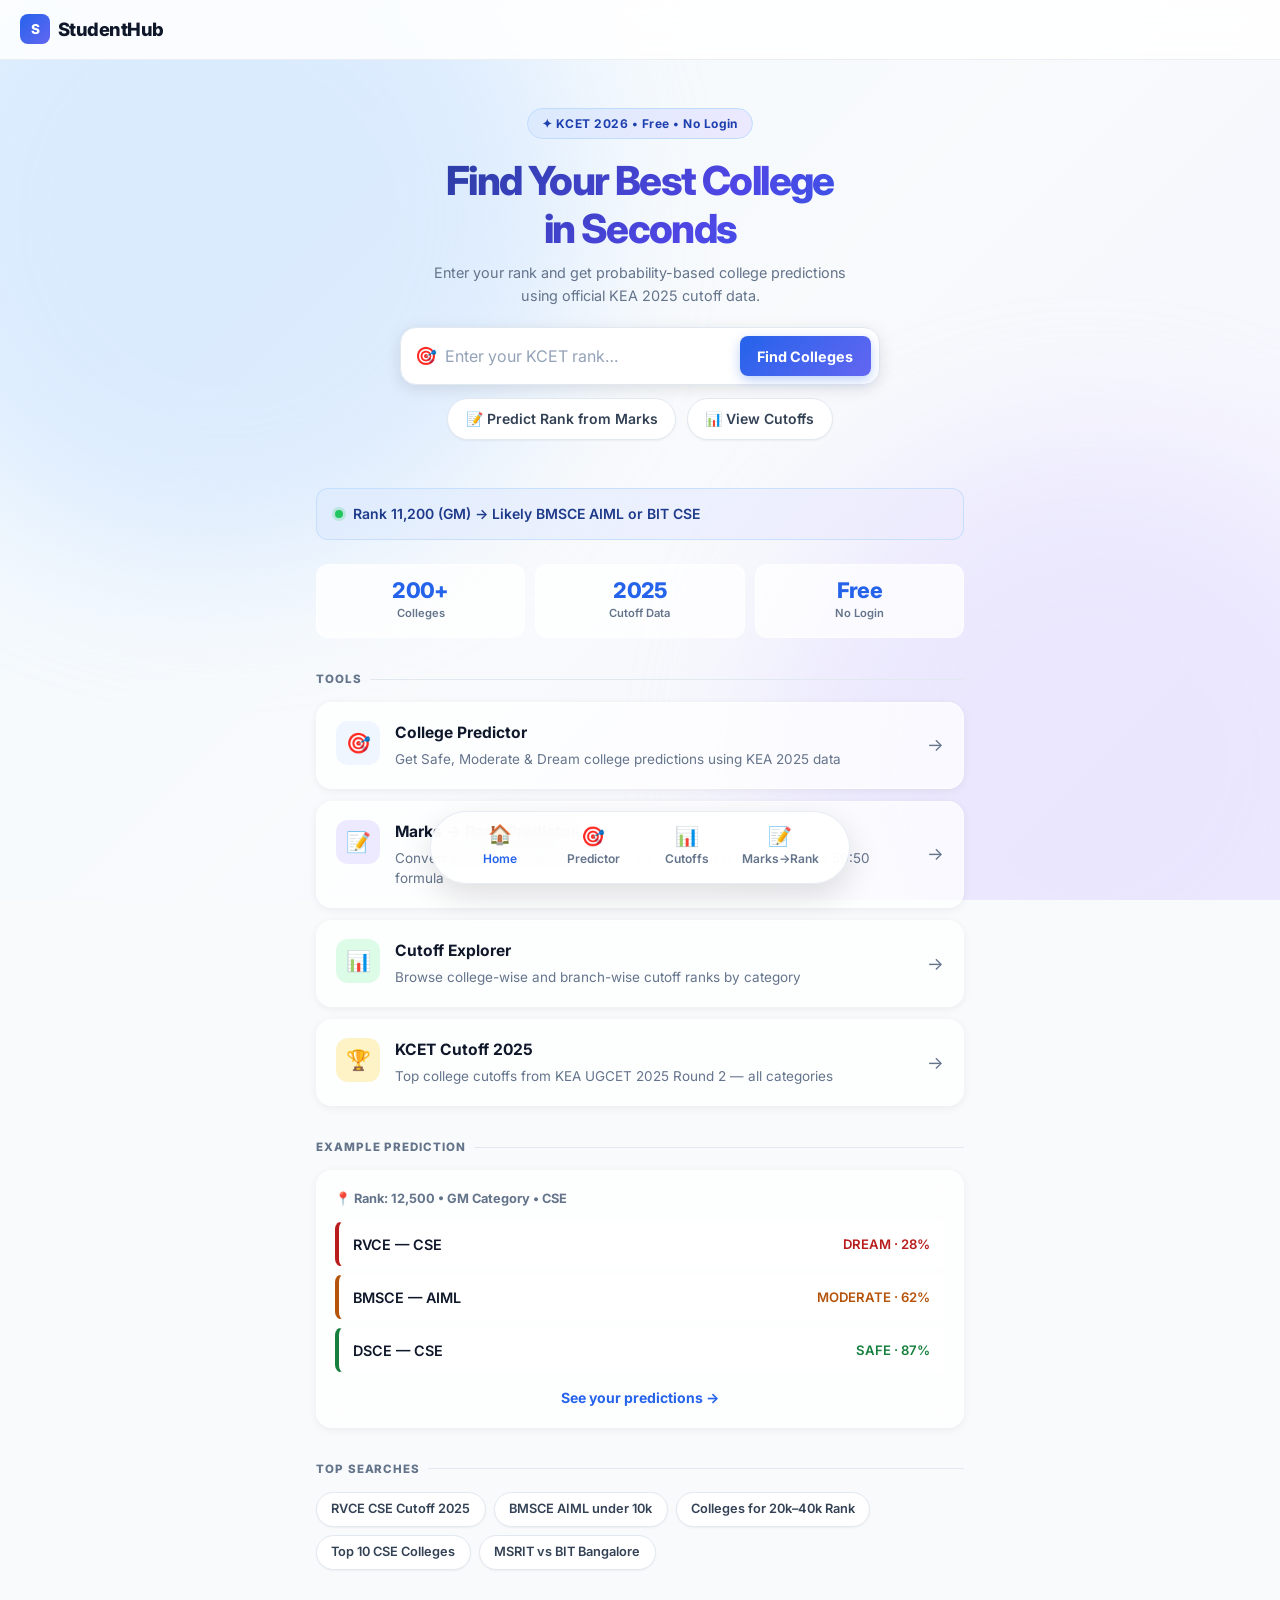
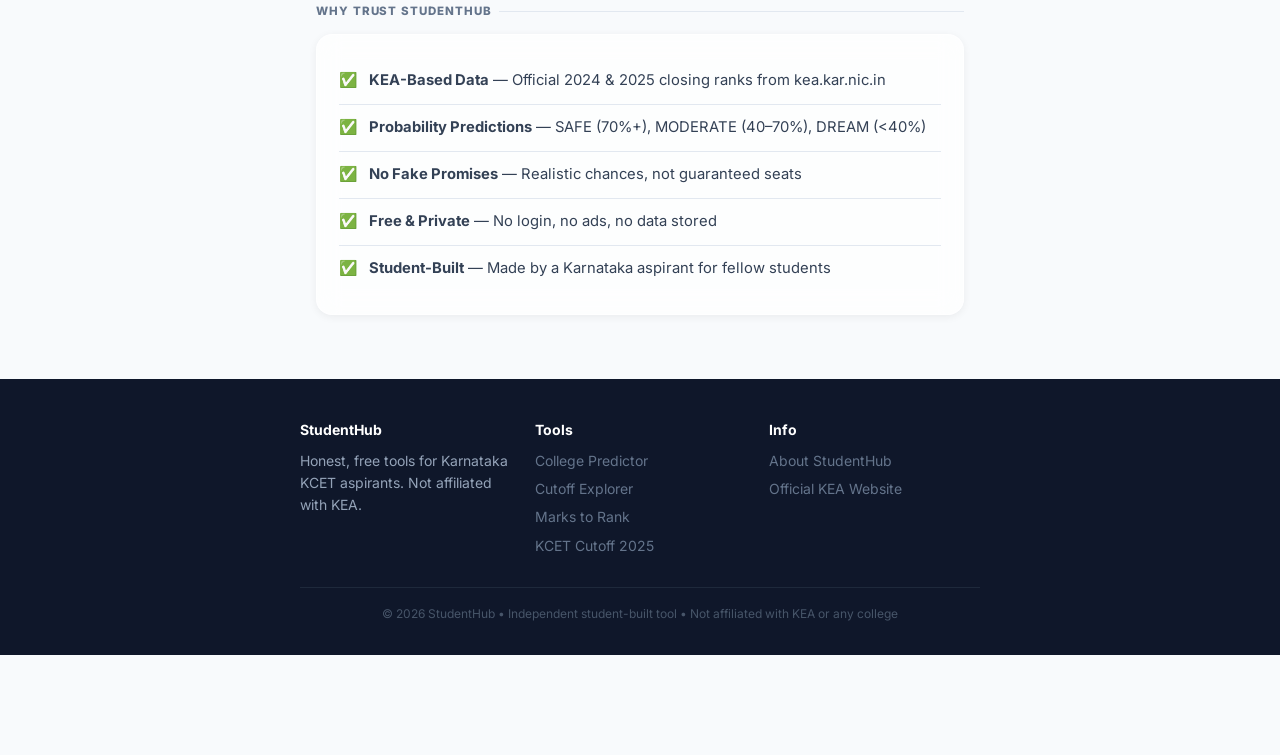
==== index.html @ aaf4b6d4 "feat: full mobile-first redesign — slider inputs, hero fix, filter overflow, no horizontal scroll" ====
<!DOCTYPE html>
<html lang="en">
<head>
  <meta charset="UTF-8">
  <meta name="viewport" content="width=device-width, initial-scale=1.0">
  <title>KCET College Predictor 2026 | StudentHub — Free Karnataka Engineering Tool</title>
  <meta name="description" content="Free KCET 2026 college predictor & rank estimator using official KEA 2025 data. Get Safe, Moderate and Dream college predictions for CSE, AIML, ECE. No login. Instant results.">
  <link rel="canonical" href="https://student-toolkit-2026.vercel.app/">
  <meta property="og:title" content="KCET College Predictor 2026 | StudentHub">
  <meta property="og:description" content="Free KCET 2026 college predictor using KEA 2025 cutoff data. Instant results for CSE, AIML, ECE across Karnataka colleges.">
  <meta property="og:url" content="https://student-toolkit-2026.vercel.app/">
  <meta property="og:type" content="website">
  <script type="application/ld+json">{"@context":"https://schema.org","@type":"WebSite","name":"StudentHub","url":"https://student-toolkit-2026.vercel.app","description":"Free KCET college predictor and rank tool for Karnataka engineering students"}</script>
  <link href="https://fonts.googleapis.com/css2?family=Inter:wght@400;500;600;700;800&display=swap" rel="stylesheet">
  <link rel="stylesheet" href="style.css">
  <style>
    .hero {
      text-align: center;
      padding: 1.5rem 0 1rem;
    }

    .hero-eyebrow {
      display: inline-flex;
      align-items: center;
      gap: 6px;
      background: linear-gradient(135deg,#dbeafe,#ede9fe);
      border: 1px solid #bfdbfe;
      color: #1e40af;
      font-size: .75rem;
      font-weight: 700;
      padding: 5px 14px;
      border-radius: var(--r-full);
      margin-bottom: 1.1rem;
      letter-spacing: .04em;
    }

    .hero h1 {
      font-size: clamp(1.45rem, 5vw, 2.5rem);
      background: linear-gradient(135deg, #1e3a8a 0%, #4f46e5 60%, #2563eb 100%);
      -webkit-background-clip: text;
      -webkit-text-fill-color: transparent;
      background-clip: text;
      margin-bottom: .55rem;
      word-break: break-word;
    }

    .hero-sub {
      font-size: .9rem;
      color: var(--text-3);
      max-width: 420px;
      margin: 0 auto 1.25rem;
      line-height: 1.6;
    }

    /* ── Hero Search ── */
    .hero-search {
      background: white;
      border: 1.5px solid var(--border);
      border-radius: var(--r-lg);
      padding: .5rem .5rem .5rem .9rem;
      display: flex;
      align-items: center;
      gap: .5rem;
      max-width: 480px;
      margin: 0 auto .85rem;
      box-shadow: var(--shadow-md);
      width: 100%;
    }

    .hero-search input {
      flex: 1;
      border: none;
      outline: none;
      font-size: 1rem;
      font-family: inherit;
      color: var(--text-1);
      background: transparent;
      min-width: 0;
      padding: .4rem 0;
    }

    .hero-search input::placeholder { color: #94a3b8; }

    .hero-search-btn {
      background: linear-gradient(135deg, var(--blue-600), var(--indigo-500));
      color: white;
      border: none;
      border-radius: var(--r-sm);
      padding: .7rem 1.1rem;
      font-weight: 700;
      font-size: .9rem;
      font-family: inherit;
      cursor: pointer;
      white-space: nowrap;
      box-shadow: 0 4px 12px rgba(37,99,235,.3);
      transition: transform .18s, box-shadow .18s;
      flex-shrink: 0;
    }

    .hero-search-btn:hover {
      transform: translateY(-1px);
      box-shadow: 0 8px 20px rgba(37,99,235,.38);
    }

    @media (max-width: 400px) {
      .hero-search {
        flex-direction: column;
        align-items: stretch;
        padding: .75rem;
        gap: .5rem;
      }
      .hero-search input { font-size: .95rem; }
      .hero-search-btn { width: 100%; padding: .8rem; }
    }

    .hero-actions {
      display: flex;
      gap: .65rem;
      justify-content: center;
      flex-wrap: wrap;
      margin-bottom: .5rem;
    }

    .action-link {
      display: inline-flex;
      align-items: center;
      gap: 5px;
      padding: .55rem 1.1rem;
      background: white;
      border: 1.5px solid var(--border);
      border-radius: var(--r-full);
      color: var(--text-2);
      font-size: .875rem;
      font-weight: 600;
      text-decoration: none;
      transition: var(--transition);
      box-shadow: var(--shadow-xs);
    }

    .action-link:hover {
      border-color: var(--blue-500);
      color: var(--blue-600);
      transform: translateY(-1px);
      box-shadow: var(--shadow-sm);
    }

    /* ── Live Example ── */
    .live-example {
      background: linear-gradient(135deg, rgba(219,234,254,.6), rgba(237,233,254,.6));
      border: 1px solid rgba(191,219,254,.8);
      border-radius: var(--r-md);
      padding: .85rem 1.1rem;
      margin: 1.5rem 0;
      display: flex;
      align-items: center;
      gap: .65rem;
    }

    .live-dot {
      width: 8px; height: 8px;
      background: #22c55e;
      border-radius: 50%;
      flex-shrink: 0;
      box-shadow: 0 0 0 3px rgba(34,197,94,.2);
      animation: pulse-dot 2s ease-in-out infinite;
    }

    @keyframes pulse-dot {
      0%,100% { box-shadow: 0 0 0 3px rgba(34,197,94,.2); }
      50%      { box-shadow: 0 0 0 6px rgba(34,197,94,.1); }
    }

    .live-text {
      font-size: .875rem;
      font-weight: 600;
      color: #1e3a8a;
      flex: 1;
    }

    /* ── Tool Cards ── */
    .tool-card {
      display: flex;
      align-items: flex-start;
      gap: .9rem;
      background: var(--glass);
      border: 1px solid var(--glass-border);
      border-radius: var(--r-lg);
      padding: 1.15rem 1.2rem;
      text-decoration: none;
      color: inherit;
      transition: var(--transition);
      box-shadow: var(--shadow-sm);
    }

    .tool-card:hover {
      transform: translateY(-3px);
      box-shadow: var(--shadow-md);
      background: rgba(255,255,255,.95);
      border-color: var(--blue-200);
    }

    .tool-card-icon {
      width: 44px; height: 44px;
      border-radius: var(--r-md);
      display: flex; align-items: center; justify-content: center;
      font-size: 1.25rem;
      flex-shrink: 0;
    }

    .tool-card-icon.blue   { background: var(--blue-50);  }
    .tool-card-icon.indigo { background: #ede9fe; }
    .tool-card-icon.green  { background: #dcfce7; }
    .tool-card-icon.amber  { background: #fef3c7; }

    .tool-card-body { flex: 1; min-width: 0; }
    .tool-card-title {
      font-size: .975rem;
      font-weight: 700;
      color: var(--text-1);
      margin-bottom: 3px;
    }
    .tool-card-desc {
      font-size: .845rem;
      color: var(--text-3);
      line-height: 1.5;
    }

    .tool-card-arrow {
      color: var(--text-3);
      font-size: 1.1rem;
      transition: transform .2s;
      flex-shrink: 0;
      align-self: center;
    }

    .tool-card:hover .tool-card-arrow { transform: translateX(4px); color: var(--blue-600); }

    /* ── Section labels ── */
    .section-label {
      font-size: .72rem;
      font-weight: 800;
      text-transform: uppercase;
      letter-spacing: .08em;
      color: var(--text-3);
      margin: 2rem 0 .85rem;
      display: flex;
      align-items: center;
      gap: 8px;
    }

    .section-label::after {
      content: '';
      flex: 1;
      height: 1px;
      background: var(--border);
    }

    /* ── Stats strip ── */
    .stats-strip {
      display: grid;
      grid-template-columns: repeat(3, 1fr);
      gap: .65rem;
      margin: 1.5rem 0;
    }

    .stat-card {
      background: var(--glass);
      border: 1px solid var(--glass-border);
      border-radius: var(--r-md);
      padding: .85rem .75rem;
      text-align: center;
    }

    .stat-num {
      font-size: 1.35rem;
      font-weight: 800;
      color: var(--blue-600);
      letter-spacing: -.03em;
      line-height: 1.1;
    }

    .stat-label {
      font-size: .7rem;
      color: var(--text-3);
      font-weight: 600;
      margin-top: 3px;
    }

    /* ── Search chips ── */
    .search-chips {
      display: flex;
      flex-wrap: wrap;
      gap: .5rem;
    }

    .chip {
      padding: .4rem .9rem;
      background: white;
      border: 1.5px solid var(--border);
      border-radius: var(--r-full);
      font-size: .8rem;
      font-weight: 600;
      color: var(--text-2);
      text-decoration: none;
      transition: var(--transition);
      box-shadow: var(--shadow-xs);
    }

    .chip:hover {
      border-color: var(--blue-500);
      color: var(--blue-600);
      background: var(--blue-50);
    }

    /* ── Preview mini ── */
    .preview-item {
      display: flex;
      justify-content: space-between;
      align-items: center;
      padding: .65rem .9rem;
      border-radius: var(--r-sm);
      margin-bottom: .45rem;
      font-size: .9rem;
      font-weight: 600;
      background: rgba(255,255,255,.7);
      border: 1px solid var(--glass-border);
    }
  </style>
</head>
<body>

<div class="ambient-bg">
  <div class="ambient-blob blob-1"></div>
  <div class="ambient-blob blob-2"></div>
</div>

<header>
  <a href="index.html" class="logo">
    <div class="logo-icon">S</div>
    StudentHub
  </a>
</header>

<div class="container">

  <!-- ── Hero ── -->
  <section class="hero">
    <div class="hero-eyebrow">✦ KCET 2026 • Free • No Login</div>
    <h1>Find Your Best College<br>in Seconds</h1>
    <p class="hero-sub">Enter your rank and get probability-based college predictions using official KEA 2025 cutoff data.</p>

    <!-- Rank search bar -->
    <div class="hero-search" id="hero-search-box">
      <span style="font-size:1.1rem;">🎯</span>
      <input type="number" id="hero-rank" placeholder="Enter your KCET rank…" min="1" max="300000" inputmode="numeric">
      <button class="hero-search-btn" onclick="goToPredictor()">Find Colleges</button>
    </div>

    <!-- Secondary actions -->
    <div class="hero-actions">
      <a href="marks-to-rank.html" class="action-link">📝 Predict Rank from Marks</a>
      <a href="cutoffs.html" class="action-link">📊 View Cutoffs</a>
    </div>
  </section>

  <!-- ── Live trend ── -->
  <div class="live-example">
    <div class="live-dot"></div>
    <div class="live-text" id="live-trend">Loading…</div>
  </div>

  <!-- ── Stats ── -->
  <div class="stats-strip">
    <div class="stat-card">
      <div class="stat-num">200+</div>
      <div class="stat-label">Colleges</div>
    </div>
    <div class="stat-card">
      <div class="stat-num">2025</div>
      <div class="stat-label">Cutoff Data</div>
    </div>
    <div class="stat-card">
      <div class="stat-num">Free</div>
      <div class="stat-label">No Login</div>
    </div>
  </div>

  <!-- ── Tools ── -->
  <div class="section-label">Tools</div>

  <div style="display:flex;flex-direction:column;gap:.75rem;">
    <a href="predictor.html" class="tool-card">
      <div class="tool-card-icon blue">🎯</div>
      <div class="tool-card-body">
        <div class="tool-card-title">College Predictor</div>
        <div class="tool-card-desc">Get Safe, Moderate & Dream college predictions using KEA 2025 data</div>
      </div>
      <div class="tool-card-arrow">→</div>
    </a>

    <a href="marks-to-rank.html" class="tool-card">
      <div class="tool-card-icon indigo">📝</div>
      <div class="tool-card-body">
        <div class="tool-card-title">Marks → Rank Predictor</div>
        <div class="tool-card-desc">Convert your KCET & board marks to an estimated rank using KEA's 50:50 formula</div>
      </div>
      <div class="tool-card-arrow">→</div>
    </a>

    <a href="cutoffs.html" class="tool-card">
      <div class="tool-card-icon green">📊</div>
      <div class="tool-card-body">
        <div class="tool-card-title">Cutoff Explorer</div>
        <div class="tool-card-desc">Browse college-wise and branch-wise cutoff ranks by category</div>
      </div>
      <div class="tool-card-arrow">→</div>
    </a>

    <a href="kcet-cutoff-2025.html" class="tool-card">
      <div class="tool-card-icon amber">🏆</div>
      <div class="tool-card-body">
        <div class="tool-card-title">KCET Cutoff 2025</div>
        <div class="tool-card-desc">Top college cutoffs from KEA UGCET 2025 Round 2 — all categories</div>
      </div>
      <div class="tool-card-arrow">→</div>
    </a>
  </div>

  <!-- ── Example preview ── -->
  <div class="section-label">Example Prediction</div>

  <div class="info-card" style="padding: 1.1rem;">
    <div style="font-size:.8rem; font-weight:700; color:var(--text-3); margin-bottom:.75rem;">📍 Rank: 12,500 • GM Category • CSE</div>
    <div class="preview-item" style="border-left:4px solid var(--dream);">
      <span>RVCE — CSE</span>
      <span style="color:var(--dream);font-size:.82rem;">DREAM · 28%</span>
    </div>
    <div class="preview-item" style="border-left:4px solid var(--moderate);">
      <span>BMSCE — AIML</span>
      <span style="color:var(--moderate);font-size:.82rem;">MODERATE · 62%</span>
    </div>
    <div class="preview-item" style="border-left:4px solid var(--safe); margin-bottom:0;">
      <span>DSCE — CSE</span>
      <span style="color:var(--safe);font-size:.82rem;">SAFE · 87%</span>
    </div>
    <a href="predictor.html" style="display:block; text-align:center; margin-top:.85rem; font-size:.875rem; font-weight:700; color:var(--blue-600); text-decoration:none;">See your predictions →</a>
  </div>

  <!-- ── Top searches ── -->
  <div class="section-label">Top Searches</div>
  <div class="search-chips">
    <a href="cutoffs.html" class="chip">RVCE CSE Cutoff 2025</a>
    <a href="cutoffs.html" class="chip">BMSCE AIML under 10k</a>
    <a href="cutoffs.html" class="chip">Colleges for 20k–40k Rank</a>
    <a href="kcet-cutoff-2025.html" class="chip">Top 10 CSE Colleges</a>
    <a href="cutoffs.html" class="chip">MSRIT vs BIT Bangalore</a>
  </div>

  <!-- ── Why trust ── -->
  <div class="section-label" style="margin-top:2rem;">Why Trust StudentHub</div>
  <div class="info-card">
    <ul class="trust-list">
      <li><span>✅</span><div><strong>KEA-Based Data</strong> — Official 2024 & 2025 closing ranks from kea.kar.nic.in</div></li>
      <li><span>✅</span><div><strong>Probability Predictions</strong> — SAFE (70%+), MODERATE (40–70%), DREAM (&lt;40%)</div></li>
      <li><span>✅</span><div><strong>No Fake Promises</strong> — Realistic chances, not guaranteed seats</div></li>
      <li><span>✅</span><div><strong>Free & Private</strong> — No login, no ads, no data stored</div></li>
      <li><span>✅</span><div><strong>Student-Built</strong> — Made by a Karnataka aspirant for fellow students</div></li>
    </ul>
  </div>

</div>

<footer>
  <div class="footer-grid">
    <div>
      <strong>StudentHub</strong>
      Honest, free tools for Karnataka KCET aspirants. Not affiliated with KEA.
    </div>
    <div>
      <strong>Tools</strong>
      <ul>
        <li><a href="predictor.html">College Predictor</a></li>
        <li><a href="cutoffs.html">Cutoff Explorer</a></li>
        <li><a href="marks-to-rank.html">Marks to Rank</a></li>
        <li><a href="kcet-cutoff-2025.html">KCET Cutoff 2025</a></li>
      </ul>
    </div>
    <div>
      <strong>Info</strong>
      <ul>
        <li><a href="about.html">About StudentHub</a></li>
        <li><a href="https://kea.kar.nic.in" target="_blank" rel="noopener noreferrer">Official KEA Website</a></li>
      </ul>
    </div>
  </div>
  <div class="footer-bottom">© 2026 StudentHub • Independent student-built tool • Not affiliated with KEA or any college</div>
</footer>

<div class="bottom-nav-container">
  <nav class="bottom-nav">
    <a href="index.html" class="nav-item active">
      <span class="nav-icon">🏠</span><span>Home</span>
    </a>
    <a href="predictor.html" class="nav-item">
      <span class="nav-icon">🎯</span><span>Predictor</span>
    </a>
    <a href="cutoffs.html" class="nav-item">
      <span class="nav-icon">📊</span><span>Cutoffs</span>
    </a>
    <a href="marks-to-rank.html" class="nav-item">
      <span class="nav-icon">📝</span><span>Marks→Rank</span>
    </a>
  </nav>
</div>

<script>
  // Live trend rotator
  const trends = [
    "Rank 4,800 (GM) → Likely RVCE ECE or MSRIT CSE",
    "Rank 11,200 (GM) → Likely BMSCE AIML or BIT CSE",
    "Rank 28,000 (GM) → Likely SDM Dharwad or Basaveshwara Engineering",
    "Rank 2,100 (GM) → Likely RVCE CSE or PES University AIML",
    "Rank 18,500 (GM) → Likely DSCE CSE or RNSIT ISE",
  ];
  document.getElementById('live-trend').textContent =
    trends[Math.floor(Math.random() * trends.length)];

  // Hero rank → predictor
  function goToPredictor() {
    const rank = parseInt(document.getElementById('hero-rank').value);
    if (!rank || rank <= 0) {
      document.getElementById('hero-search-box').style.boxShadow =
        '0 0 0 3px rgba(239,68,68,.25), var(--shadow-md)';
      document.getElementById('hero-rank').focus();
      setTimeout(() => {
        document.getElementById('hero-search-box').style.boxShadow = '';
      }, 1200);
      return;
    }
    window.location.href = `predictor.html?rank=${rank}`;
  }

  document.getElementById('hero-rank').addEventListener('keydown', e => {
    if (e.key === 'Enter') goToPredictor();
  });
</script>

</body>
</html>
---- style.css ----
/* ═══════════════════════════════════════════
   DESIGN TOKENS
═══════════════════════════════════════════ */
:root {
  /* Brand */
  --blue-50:  #eff6ff;
  --blue-100: #dbeafe;
  --blue-200: #bfdbfe;
  --blue-500: #3b82f6;
  --blue-600: #2563eb;
  --blue-700: #1d4ed8;
  --indigo-500: #6366f1;
  --indigo-600: #4f46e5;

  /* Semantic */
  --primary:       var(--blue-600);
  --primary-hover: var(--blue-700);
  --primary-light: var(--blue-50);
  --accent:        #f59e0b;

  /* Surface */
  --bg:      #f8fafc;
  --surface: #ffffff;
  --glass:   rgba(255,255,255,0.75);
  --glass-border: rgba(255,255,255,0.55);

  /* Text */
  --text-1: #0f172a;
  --text-2: #334155;
  --text-3: #64748b;
  --text-main:  var(--text-1);
  --text-muted: var(--text-3);

  /* Border */
  --border: #e2e8f0;
  --border-focus: var(--blue-500);

  /* Status */
  --safe:         #15803d;
  --safe-bg:      #dcfce7;
  --safe-border:  #86efac;
  --moderate:     #b45309;
  --moderate-bg:  #fef3c7;
  --moderate-border: #fcd34d;
  --dream:        #b91c1c;
  --dream-bg:     #fee2e2;
  --dream-border: #fca5a5;
  --best-border: var(--indigo-600);

  /* Radius */
  --r-sm: 8px;
  --r-md: 12px;
  --r-lg: 16px;
  --r-xl: 24px;
  --r-full: 9999px;

  /* Radius aliases used across pages */
  --radius-sm: var(--r-sm);
  --radius-md: var(--r-md);
  --radius-lg: var(--r-lg);
  --radius-full: var(--r-full);

  /* Shadow */
  --shadow-xs: 0 1px 2px rgba(0,0,0,.05);
  --shadow-sm: 0 2px 8px rgba(0,0,0,.06);
  --shadow-md: 0 4px 16px rgba(0,0,0,.1);
  --shadow-lg: 0 12px 32px rgba(0,0,0,.12);

  /* Motion */
  --ease: cubic-bezier(.4,0,.2,1);
  --transition: all .22s var(--ease);
}

/* ═══════════════════════════════════════════
   RESET & BASE
═══════════════════════════════════════════ */
*, *::before, *::after { box-sizing: border-box; margin: 0; padding: 0; }

html { overflow-x: hidden; }

body {
  font-family: 'Inter', -apple-system, BlinkMacSystemFont, 'Segoe UI', sans-serif;
  background: var(--bg);
  color: var(--text-1);
  line-height: 1.6;
  -webkit-font-smoothing: antialiased;
  padding-bottom: 100px;
  overflow-x: hidden;
  max-width: 100vw;
}

/* ═══════════════════════════════════════════
   AMBIENT BACKGROUND
═══════════════════════════════════════════ */
.ambient-bg {
  position: fixed; inset: 0;
  z-index: -1;
  background: linear-gradient(135deg, #f0f9ff 0%, #f8fafc 50%, #f5f3ff 100%);
  overflow: hidden;
}

.ambient-blob {
  position: absolute;
  border-radius: 50%;
  filter: blur(72px);
  opacity: .45;
  animation: blob-float 22s ease-in-out infinite alternate;
}

.blob-1 { width: 55vw; height: 55vw; top: -15%; left: -10%; background: #bfdbfe; }
.blob-2 { width: 50vw; height: 50vw; bottom: -20%; right: -10%; background: #ddd6fe; animation-delay: -11s; }

@keyframes blob-float {
  0%   { transform: translate(0,0) scale(1); }
  100% { transform: translate(4%,6%) scale(1.08); }
}

/* ═══════════════════════════════════════════
   HEADER
═══════════════════════════════════════════ */
header {
  position: sticky; top: 0; z-index: 200;
  padding: .9rem 1.25rem;
  background: rgba(255,255,255,.85);
  backdrop-filter: blur(16px);
  -webkit-backdrop-filter: blur(16px);
  border-bottom: 1px solid rgba(226,232,240,.7);
  display: flex;
  align-items: center;
  justify-content: space-between;
}

.logo {
  display: flex; align-items: center; gap: .5rem;
  font-weight: 800; font-size: 1.15rem;
  color: var(--text-1); text-decoration: none;
  letter-spacing: -.03em;
}

.logo-icon {
  width: 30px; height: 30px;
  background: linear-gradient(135deg, var(--blue-600), var(--indigo-500));
  color: white; font-size: .85rem; font-weight: 800;
  border-radius: 8px;
  display: flex; align-items: center; justify-content: center;
}

/* ═══════════════════════════════════════════
   LAYOUT
═══════════════════════════════════════════ */
.container {
  max-width: 680px;
  margin: 0 auto;
  padding: 1.5rem 1rem;
  width: 100%;
}

/* ═══════════════════════════════════════════
   TYPOGRAPHY
═══════════════════════════════════════════ */
h1 {
  font-size: clamp(1.4rem, 5vw, 2.2rem);
  font-weight: 800;
  line-height: 1.2;
  letter-spacing: -.04em;
  color: var(--text-1);
  margin-bottom: .4rem;
  word-break: break-word;
}

h2 {
  font-size: 1.35rem;
  font-weight: 700;
  color: var(--text-1);
  letter-spacing: -.025em;
  margin-bottom: 1rem;
}

h3 {
  font-size: 1.05rem;
  font-weight: 700;
  color: var(--text-1);
}

.subtitle {
  font-size: .975rem;
  color: var(--text-3);
  line-height: 1.65;
  margin-bottom: 1.5rem;
}

.tagline {
  display: inline-block;
  font-size: .85rem;
  font-weight: 700;
  color: var(--blue-600);
  background: var(--blue-50);
  padding: .25rem .75rem;
  border-radius: var(--r-full);
  margin-bottom: 1rem;
}

/* ═══════════════════════════════════════════
   CARDS
═══════════════════════════════════════════ */
.info-card,
.form-card,
.data-card {
  background: var(--glass);
  backdrop-filter: blur(12px);
  -webkit-backdrop-filter: blur(12px);
  border: 1px solid var(--glass-border);
  border-radius: var(--r-lg);
  padding: 1.4rem;
  box-shadow: var(--shadow-sm);
  transition: var(--transition);
}

.info-card:hover,
.data-card:hover {
  transform: translateY(-3px);
  box-shadow: var(--shadow-md);
  background: rgba(255,255,255,.92);
}

.card-header {
  display: flex; align-items: center; gap: .7rem;
  margin-bottom: .75rem;
}

.card-icon {
  width: 36px; height: 36px;
  background: var(--blue-50);
  color: var(--blue-600);
  border-radius: 10px;
  display: flex; align-items: center; justify-content: center;
  font-size: 1rem;
  flex-shrink: 0;
}

.grid-cards {
  display: grid;
  gap: .9rem;
}

/* ═══════════════════════════════════════════
   FORMS
═══════════════════════════════════════════ */
.input-group {
  display: flex; flex-direction: column;
  margin-bottom: .9rem;
}

.input-group label {
  font-size: .72rem;
  font-weight: 700;
  color: var(--text-3);
  text-transform: uppercase;
  letter-spacing: .06em;
  margin-bottom: .4rem;
}

.input-group input,
.input-group select {
  padding: .85rem 1rem;
  border: 1.5px solid var(--border);
  border-radius: var(--r-sm);
  font-size: 1rem;
  font-family: inherit;
  background: rgba(255,255,255,.9);
  color: var(--text-1);
  transition: border-color .18s, box-shadow .18s;
  width: 100%;
}

.input-group input:focus,
.input-group select:focus {
  outline: none;
  border-color: var(--blue-500);
  box-shadow: 0 0 0 3px rgba(59,130,246,.15);
}

.input-group input.error {
  border-color: #ef4444;
  background: rgba(254,226,226,.35);
  box-shadow: 0 0 0 3px rgba(239,68,68,.12);
}

/* ═══════════════════════════════════════════
   BUTTONS
═══════════════════════════════════════════ */
.btn-primary {
  display: block; width: 100%;
  padding: .9rem 1.25rem;
  background: linear-gradient(135deg, var(--blue-600), var(--indigo-500));
  color: white;
  border: none;
  border-radius: var(--r-sm);
  font-weight: 700;
  font-size: 1rem;
  font-family: inherit;
  cursor: pointer;
  box-shadow: 0 4px 14px rgba(37,99,235,.3);
  transition: transform .18s var(--ease), box-shadow .18s var(--ease);
  letter-spacing: -.01em;
}

.btn-primary:hover {
  transform: translateY(-2px);
  box-shadow: 0 8px 22px rgba(37,99,235,.38);
}

.btn-primary:active { transform: scale(.98); }

.btn-primary:disabled {
  opacity: .6; cursor: not-allowed;
  transform: none; box-shadow: none;
}

.btn-outline {
  display: block; width: 100%;
  padding: .85rem 1.25rem;
  background: white;
  color: var(--blue-600);
  border: 1.5px solid var(--blue-200);
  border-radius: var(--r-sm);
  font-weight: 700;
  font-size: .975rem;
  font-family: inherit;
  cursor: pointer;
  text-align: center;
  text-decoration: none;
  transition: var(--transition);
}

.btn-outline:hover {
  background: var(--blue-50);
  border-color: var(--blue-500);
  transform: translateY(-1px);
}

/* ═══════════════════════════════════════════
   BADGES
═══════════════════════════════════════════ */
.badge {
  display: inline-flex;
  flex-direction: column;
  align-items: center;
  padding: 6px 12px;
  border-radius: 20px;
  font-size: .7rem;
  font-weight: 800;
  text-transform: uppercase;
  white-space: nowrap;
  flex-shrink: 0;
  gap: 2px;
  letter-spacing: .04em;
}

.badge .pct {
  font-size: .82rem;
  font-weight: 700;
  text-transform: none;
  letter-spacing: 0;
}

.safe     { background: var(--safe-bg);     color: var(--safe);     border: 1px solid var(--safe-border); }
.moderate { background: var(--moderate-bg); color: var(--moderate); border: 1px solid var(--moderate-border); }
.dream    { background: var(--dream-bg);    color: var(--dream);    border: 1px solid var(--dream-border); }

/* ═══════════════════════════════════════════
   BOTTOM NAV
═══════════════════════════════════════════ */
.bottom-nav-container {
  position: fixed; bottom: 1rem; left: 0; width: 100%;
  display: flex; justify-content: center;
  z-index: 300;
  pointer-events: none;
}

.bottom-nav {
  background: rgba(255,255,255,.92);
  backdrop-filter: blur(20px);
  -webkit-backdrop-filter: blur(20px);
  border: 1px solid rgba(226,232,240,.8);
  border-radius: var(--r-full);
  padding: .45rem 1rem;
  box-shadow: var(--shadow-lg);
  display: flex;
  align-items: center;
  gap: .25rem;
  pointer-events: auto;
  width: 92%;
  max-width: 420px;
}

.nav-item {
  flex: 1;
  display: flex; flex-direction: column; align-items: center; gap: 2px;
  text-decoration: none;
  color: var(--text-3);
  font-size: .68rem;
  font-weight: 600;
  padding: .45rem .35rem;
  border-radius: var(--r-md);
  transition: var(--transition);
  text-align: center;
}

.nav-icon { font-size: 1.2rem; line-height: 1; transition: transform .2s var(--ease); }

.nav-item:hover { color: var(--text-1); background: rgba(241,245,249,.6); }
.nav-item:hover .nav-icon { transform: translateY(-2px); }

.nav-item.active { color: var(--blue-600); }
.nav-item.active .nav-icon { transform: translateY(-2px); }

/* ═══════════════════════════════════════════
   FOOTER
═══════════════════════════════════════════ */
footer {
  background: #0f172a;
  color: #94a3b8;
  padding: 2.5rem 1.5rem 2rem;
  margin-top: 2.5rem;
  font-size: .875rem;
}

.footer-grid {
  display: grid;
  grid-template-columns: repeat(auto-fit, minmax(160px, 1fr));
  gap: 1.5rem;
  margin-bottom: 1.5rem;
  max-width: 680px;
  margin-left: auto;
  margin-right: auto;
}

.footer-grid strong { color: white; display: block; margin-bottom: 8px; font-size: .875rem; }
.footer-grid ul { list-style: none; padding: 0; }
.footer-grid li { margin-bottom: 6px; }
.footer-grid a { color: #64748b; text-decoration: none; transition: color .18s; }
.footer-grid a:hover { color: white; }

.footer-bottom {
  border-top: 1px solid #1e293b;
  padding-top: 1rem;
  text-align: center;
  font-size: .75rem;
  color: #475569;
  max-width: 680px;
  margin: 0 auto;
}

/* ═══════════════════════════════════════════
   PREDICTOR — RESULT CARDS
═══════════════════════════════════════════ */
.result-card {
  background: rgba(255,255,255,.82);
  border: 1px solid var(--border);
  border-radius: var(--r-md);
  padding: 1rem 1.1rem;
  display: flex;
  align-items: center;
  gap: .75rem;
  box-shadow: var(--shadow-xs);
  animation: card-in .25s var(--ease) both;
  transition: transform .2s, box-shadow .2s;
  backdrop-filter: blur(8px);
}

.result-card:hover {
  transform: translateY(-2px);
  box-shadow: var(--shadow-md);
}

.result-card.best {
  border: 1.5px solid var(--indigo-600);
  background: rgba(239,246,255,.9);
}

@keyframes card-in {
  from { opacity: 0; transform: translateY(8px); }
  to   { opacity: 1; transform: translateY(0); }
}

.college-info { flex: 1; min-width: 0; }
.college-info h3 { font-size: 1rem; font-weight: 700; color: var(--text-1); line-height: 1.3; margin-bottom: 3px; }
.college-info .meta { font-size: .82rem; color: var(--text-3); font-weight: 500; }
.college-info .meta span { margin-right: 10px; }

.best-label {
  display: inline-block;
  font-size: .68rem; font-weight: 800;
  color: var(--indigo-600);
  background: #e0e7ff;
  padding: 2px 8px;
  border-radius: 4px;
  margin-bottom: 5px;
  letter-spacing: .05em;
}

.tier-badge {
  display: inline-block;
  font-size: .68rem; font-weight: 700;
  padding: 2px 8px;
  border-radius: 4px;
  background: #f1f5f9;
  color: #475569;
  border: 1px solid #e2e8f0;
  margin-bottom: 6px;
  letter-spacing: .04em;
}

.bookmark-btn {
  background: none; border: none; cursor: pointer;
  font-size: 1.1rem; padding: 4px; color: #94a3b8;
  transition: color .18s, transform .18s;
  flex-shrink: 0;
}
.bookmark-btn:hover { color: #f59e0b; transform: scale(1.15); }
.bookmark-btn.saved { color: #f59e0b; }

/* ═══════════════════════════════════════════
   SECTION GROUPS (predictor)
═══════════════════════════════════════════ */
.results-group-label {
  font-size: .7rem;
  font-weight: 800;
  text-transform: uppercase;
  letter-spacing: .08em;
  color: var(--text-3);
  margin: 1.25rem 0 .5rem;
  display: flex;
  align-items: center;
  gap: 6px;
}

.results-group-label::after {
  content: '';
  flex: 1;
  height: 1px;
  background: var(--border);
}

.no-results {
  text-align: center;
  padding: 2.5rem 1.25rem;
  color: var(--text-3);
  font-weight: 600;
  background: var(--glass);
  border-radius: var(--r-md);
  border: 1px dashed #cbd5e1;
  line-height: 1.7;
}

.no-results small { font-size: .85rem; font-weight: 400; }

/* ═══════════════════════════════════════════
   LEGEND / TRUST
═══════════════════════════════════════════ */
.legend-box {
  display: none;
  background: var(--glass);
  border: 1px solid var(--glass-border);
  border-radius: var(--r-lg);
  padding: 1.1rem 1.25rem;
  margin-bottom: 1rem;
  backdrop-filter: blur(8px);
}

.legend-title {
  font-size: .7rem; font-weight: 800;
  color: var(--text-3); text-transform: uppercase;
  letter-spacing: .06em; margin-bottom: .85rem;
}

.legend-item {
  display: flex; align-items: center; gap: .75rem;
  margin-bottom: .5rem;
  font-size: .88rem; color: var(--text-3);
}

.legend-item .badge { min-width: 100px; text-align: center; }
.legend-item:last-child { margin-bottom: 0; }

/* ═══════════════════════════════════════════
   RANK RANGE TIP / RESULTS HEADER
═══════════════════════════════════════════ */
.rank-range-tip {
  background: var(--blue-50);
  border: 1px solid var(--blue-200);
  border-radius: var(--r-sm);
  padding: .7rem 1rem;
  font-size: .85rem;
  color: #1e40af;
  font-weight: 600;
  margin-bottom: .85rem;
}

.results-header {
  font-size: .88rem; color: var(--text-3);
  margin-bottom: .85rem;
  padding: .65rem 1rem;
  background: var(--glass);
  border-radius: var(--r-sm);
  border: 1px solid var(--glass-border);
  display: flex; justify-content: space-between; align-items: center;
  backdrop-filter: blur(4px);
}

.results-header b { color: var(--text-1); }

.cta-bottom {
  text-align: center;
  font-size: .88rem;
  color: var(--text-3);
  margin-top: 1.5rem;
  padding-top: 1.25rem;
  border-top: 1px dashed var(--border);
}

.cta-bottom a { color: var(--primary); font-weight: 700; text-decoration: none; }

/* ═══════════════════════════════════════════
   SPINNER / LOADING
═══════════════════════════════════════════ */
@keyframes spin { to { transform: rotate(360deg); } }

.spinner {
  width: 17px; height: 17px;
  border: 2.5px solid rgba(255,255,255,.35);
  border-top-color: white;
  border-radius: 50%;
  animation: spin .65s linear infinite;
  display: inline-block;
  vertical-align: middle;
}

/* ═══════════════════════════════════════════
   UTILITY / MISC
═══════════════════════════════════════════ */
.trust-badge {
  display: inline-flex; align-items: center; gap: 6px;
  background: var(--glass);
  color: var(--text-3);
  font-size: .72rem; font-weight: 700;
  padding: 5px 12px;
  border-radius: var(--r-md);
  border: 1px solid var(--glass-border);
  backdrop-filter: blur(4px);
  margin-bottom: 1.25rem;
}

.trust-list { list-style: none; }
.trust-list li {
  padding: .7rem 0;
  display: flex; gap: .7rem;
  font-size: .925rem;
  border-bottom: 1px solid var(--border);
  color: var(--text-2);
}
.trust-list li:last-child { border-bottom: none; }

/* Intro text alias */
.intro-text { font-size: .975rem; color: var(--text-3); line-height: 1.7; }

/* ═══════════════════════════════════════════
   RESPONSIVE
═══════════════════════════════════════════ */
@media (min-width: 640px) {
  .grid-cards { grid-template-columns: repeat(2, 1fr); }
  .bottom-nav { padding: .5rem 1.5rem; }
  .nav-item { font-size: .75rem; }
}

@media (max-width: 480px) {
  h1 { font-size: 1.4rem; }
  .container { padding: 1.25rem .9rem; }
  .info-card, .form-card, .data-card { padding: 1rem .9rem; }
  .subtitle { font-size: .875rem; }
}

@media (max-width: 360px) {
  h1 { font-size: 1.25rem; }
  .container { padding: 1rem .75rem; }
}

/* ═══════════════════════════════════════════
   RANGE SLIDER SYSTEM
═══════════════════════════════════════════ */
.slider-group {
  display: flex;
  flex-direction: column;
  gap: 6px;
  margin-bottom: .25rem;
}

.slider-row {
  display: flex;
  align-items: center;
  gap: 10px;
}

.slider-row input[type=range] {
  flex: 1;
  height: 4px;
  accent-color: var(--blue-600);
  cursor: pointer;
  min-width: 0;
}

.slider-num {
  width: 54px;
  padding: .45rem .5rem;
  border: 1.5px solid var(--border);
  border-radius: var(--r-sm);
  font-size: .9rem;
  font-family: inherit;
  font-weight: 700;
  text-align: center;
  color: var(--text-1);
  background: white;
  flex-shrink: 0;
}

.slider-num:focus {
  outline: none;
  border-color: var(--blue-500);
  box-shadow: 0 0 0 3px rgba(59,130,246,.15);
}

/* ═══════════════════════════════════════════
   HORIZONTAL SCROLL FILTER ROW
═══════════════════════════════════════════ */
.hscroll-row {
  display: flex;
  overflow-x: auto;
  gap: 8px;
  padding-bottom: 4px;
  -webkit-overflow-scrolling: touch;
  scrollbar-width: none;
}
.hscroll-row::-webkit-scrollbar { display: none; }
.hscroll-row > * { flex: 0 0 auto; white-space: nowrap; }
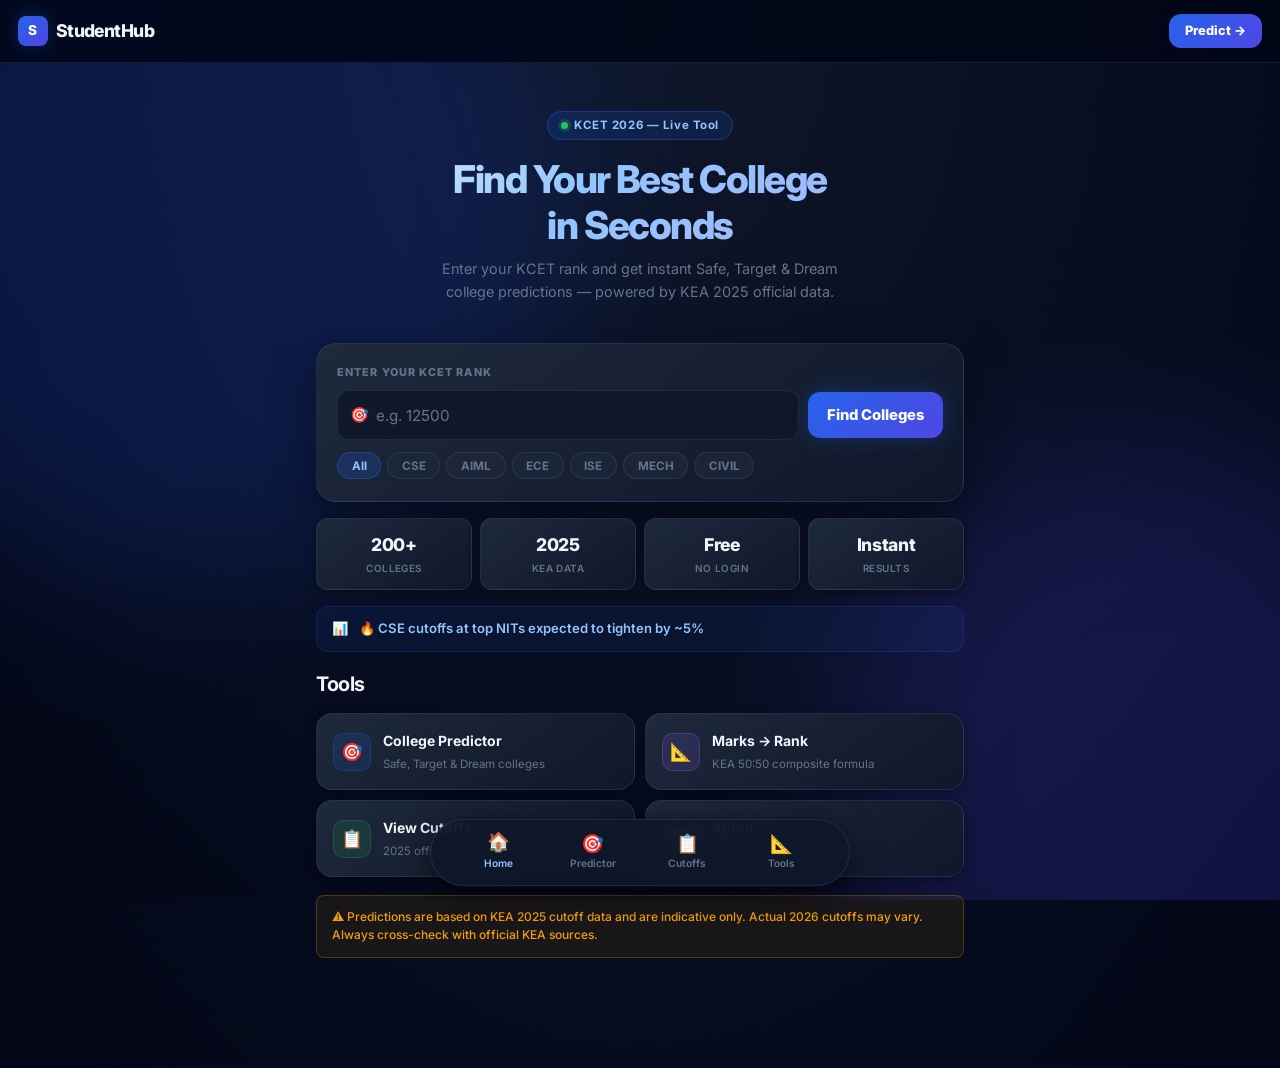
==== commit 7f0b1feb: "feat: dark premium UI — stock-app design system, dark cards, bottom nav, slider inputs" ====
--- a/index.html
+++ b/index.html
@@ -3,327 +3,115 @@
 <head>
   <meta charset="UTF-8">
   <meta name="viewport" content="width=device-width, initial-scale=1.0">
-  <title>KCET College Predictor 2026 | StudentHub — Free Karnataka Engineering Tool</title>
-  <meta name="description" content="Free KCET 2026 college predictor & rank estimator using official KEA 2025 data. Get Safe, Moderate and Dream college predictions for CSE, AIML, ECE. No login. Instant results.">
+  <title>KCET College Predictor 2026 | StudentHub</title>
+  <meta name="description" content="Free KCET 2026 college predictor using KEA 2025 data. Get Safe, Target and Dream predictions for CSE, AIML, ECE. No login. Instant results.">
   <link rel="canonical" href="https://student-toolkit-2026.vercel.app/">
   <meta property="og:title" content="KCET College Predictor 2026 | StudentHub">
-  <meta property="og:description" content="Free KCET 2026 college predictor using KEA 2025 cutoff data. Instant results for CSE, AIML, ECE across Karnataka colleges.">
+  <meta property="og:description" content="Free KCET 2026 college predictor. Instant results.">
   <meta property="og:url" content="https://student-toolkit-2026.vercel.app/">
   <meta property="og:type" content="website">
-  <script type="application/ld+json">{"@context":"https://schema.org","@type":"WebSite","name":"StudentHub","url":"https://student-toolkit-2026.vercel.app","description":"Free KCET college predictor and rank tool for Karnataka engineering students"}</script>
   <link href="https://fonts.googleapis.com/css2?family=Inter:wght@400;500;600;700;800&display=swap" rel="stylesheet">
   <link rel="stylesheet" href="style.css">
   <style>
-    .hero {
-      text-align: center;
-      padding: 1.5rem 0 1rem;
-    }
-
+    /* ── Hero ── */
+    .hero { text-align:center; padding:1.75rem 0 1rem; }
     .hero-eyebrow {
-      display: inline-flex;
-      align-items: center;
-      gap: 6px;
-      background: linear-gradient(135deg,#dbeafe,#ede9fe);
-      border: 1px solid #bfdbfe;
-      color: #1e40af;
-      font-size: .75rem;
-      font-weight: 700;
-      padding: 5px 14px;
-      border-radius: var(--r-full);
-      margin-bottom: 1.1rem;
-      letter-spacing: .04em;
-    }
+      display:inline-flex;align-items:center;gap:6px;
+      background:rgba(37,99,235,.15);border:1px solid rgba(37,99,235,.35);
+      color:var(--blue-200);font-size:.72rem;font-weight:700;
+      padding:4px 13px;border-radius:var(--r-full);margin-bottom:1rem;
+      letter-spacing:.05em;
+    }
+    .live-dot{width:7px;height:7px;background:#22c55e;border-radius:50%;
+      box-shadow:0 0 0 3px rgba(34,197,94,.2);animation:pulse-dot 2s ease-in-out infinite;}
+    @keyframes pulse-dot{0%,100%{box-shadow:0 0 0 3px rgba(34,197,94,.2);}50%{box-shadow:0 0 0 6px rgba(34,197,94,.08);}}
 
     .hero h1 {
-      font-size: clamp(1.45rem, 5vw, 2.5rem);
-      background: linear-gradient(135deg, #1e3a8a 0%, #4f46e5 60%, #2563eb 100%);
-      -webkit-background-clip: text;
-      -webkit-text-fill-color: transparent;
-      background-clip: text;
-      margin-bottom: .55rem;
-      word-break: break-word;
-    }
-
-    .hero-sub {
-      font-size: .9rem;
-      color: var(--text-3);
-      max-width: 420px;
-      margin: 0 auto 1.25rem;
-      line-height: 1.6;
-    }
-
-    /* ── Hero Search ── */
-    .hero-search {
-      background: white;
-      border: 1.5px solid var(--border);
-      border-radius: var(--r-lg);
-      padding: .5rem .5rem .5rem .9rem;
-      display: flex;
-      align-items: center;
-      gap: .5rem;
-      max-width: 480px;
-      margin: 0 auto .85rem;
-      box-shadow: var(--shadow-md);
-      width: 100%;
-    }
-
-    .hero-search input {
-      flex: 1;
-      border: none;
-      outline: none;
-      font-size: 1rem;
-      font-family: inherit;
-      color: var(--text-1);
-      background: transparent;
-      min-width: 0;
-      padding: .4rem 0;
-    }
-
-    .hero-search input::placeholder { color: #94a3b8; }
-
-    .hero-search-btn {
-      background: linear-gradient(135deg, var(--blue-600), var(--indigo-500));
-      color: white;
-      border: none;
-      border-radius: var(--r-sm);
-      padding: .7rem 1.1rem;
-      font-weight: 700;
-      font-size: .9rem;
-      font-family: inherit;
-      cursor: pointer;
-      white-space: nowrap;
-      box-shadow: 0 4px 12px rgba(37,99,235,.3);
-      transition: transform .18s, box-shadow .18s;
-      flex-shrink: 0;
-    }
-
-    .hero-search-btn:hover {
-      transform: translateY(-1px);
-      box-shadow: 0 8px 20px rgba(37,99,235,.38);
-    }
-
-    @media (max-width: 400px) {
-      .hero-search {
-        flex-direction: column;
-        align-items: stretch;
-        padding: .75rem;
-        gap: .5rem;
-      }
-      .hero-search input { font-size: .95rem; }
-      .hero-search-btn { width: 100%; padding: .8rem; }
-    }
-
-    .hero-actions {
-      display: flex;
-      gap: .65rem;
-      justify-content: center;
-      flex-wrap: wrap;
-      margin-bottom: .5rem;
-    }
-
-    .action-link {
-      display: inline-flex;
-      align-items: center;
-      gap: 5px;
-      padding: .55rem 1.1rem;
-      background: white;
-      border: 1.5px solid var(--border);
-      border-radius: var(--r-full);
-      color: var(--text-2);
-      font-size: .875rem;
-      font-weight: 600;
-      text-decoration: none;
-      transition: var(--transition);
-      box-shadow: var(--shadow-xs);
-    }
-
-    .action-link:hover {
-      border-color: var(--blue-500);
-      color: var(--blue-600);
-      transform: translateY(-1px);
-      box-shadow: var(--shadow-sm);
-    }
-
-    /* ── Live Example ── */
-    .live-example {
-      background: linear-gradient(135deg, rgba(219,234,254,.6), rgba(237,233,254,.6));
-      border: 1px solid rgba(191,219,254,.8);
-      border-radius: var(--r-md);
-      padding: .85rem 1.1rem;
-      margin: 1.5rem 0;
-      display: flex;
-      align-items: center;
-      gap: .65rem;
-    }
-
-    .live-dot {
-      width: 8px; height: 8px;
-      background: #22c55e;
-      border-radius: 50%;
-      flex-shrink: 0;
-      box-shadow: 0 0 0 3px rgba(34,197,94,.2);
-      animation: pulse-dot 2s ease-in-out infinite;
-    }
-
-    @keyframes pulse-dot {
-      0%,100% { box-shadow: 0 0 0 3px rgba(34,197,94,.2); }
-      50%      { box-shadow: 0 0 0 6px rgba(34,197,94,.1); }
-    }
-
-    .live-text {
-      font-size: .875rem;
-      font-weight: 600;
-      color: #1e3a8a;
-      flex: 1;
-    }
-
-    /* ── Tool Cards ── */
-    .tool-card {
-      display: flex;
-      align-items: flex-start;
-      gap: .9rem;
-      background: var(--glass);
-      border: 1px solid var(--glass-border);
-      border-radius: var(--r-lg);
-      padding: 1.15rem 1.2rem;
-      text-decoration: none;
-      color: inherit;
-      transition: var(--transition);
-      box-shadow: var(--shadow-sm);
-    }
-
-    .tool-card:hover {
-      transform: translateY(-3px);
-      box-shadow: var(--shadow-md);
-      background: rgba(255,255,255,.95);
-      border-color: var(--blue-200);
-    }
-
-    .tool-card-icon {
-      width: 44px; height: 44px;
-      border-radius: var(--r-md);
-      display: flex; align-items: center; justify-content: center;
-      font-size: 1.25rem;
-      flex-shrink: 0;
-    }
-
-    .tool-card-icon.blue   { background: var(--blue-50);  }
-    .tool-card-icon.indigo { background: #ede9fe; }
-    .tool-card-icon.green  { background: #dcfce7; }
-    .tool-card-icon.amber  { background: #fef3c7; }
-
-    .tool-card-body { flex: 1; min-width: 0; }
-    .tool-card-title {
-      font-size: .975rem;
-      font-weight: 700;
-      color: var(--text-1);
-      margin-bottom: 3px;
-    }
-    .tool-card-desc {
-      font-size: .845rem;
-      color: var(--text-3);
-      line-height: 1.5;
-    }
-
-    .tool-card-arrow {
-      color: var(--text-3);
-      font-size: 1.1rem;
-      transition: transform .2s;
-      flex-shrink: 0;
-      align-self: center;
-    }
-
-    .tool-card:hover .tool-card-arrow { transform: translateX(4px); color: var(--blue-600); }
-
-    /* ── Section labels ── */
-    .section-label {
-      font-size: .72rem;
-      font-weight: 800;
-      text-transform: uppercase;
-      letter-spacing: .08em;
-      color: var(--text-3);
-      margin: 2rem 0 .85rem;
-      display: flex;
-      align-items: center;
-      gap: 8px;
-    }
-
-    .section-label::after {
-      content: '';
-      flex: 1;
-      height: 1px;
-      background: var(--border);
-    }
+      font-size:clamp(1.55rem,5.5vw,2.4rem);
+      background:linear-gradient(135deg,#e0f2fe 0%,#93c5fd 40%,#a5b4fc 100%);
+      -webkit-background-clip:text;-webkit-text-fill-color:transparent;background-clip:text;
+      margin-bottom:.55rem;word-break:break-word;letter-spacing:-.04em;
+    }
+    .hero-sub{font-size:.9rem;color:var(--text-3);max-width:420px;
+      margin:0 auto 1.4rem;line-height:1.65;}
+
+    /* ── Rank input card ── */
+    .rank-card {
+      background:linear-gradient(145deg,#1e293b,#0f172a);
+      border:1px solid var(--border);border-radius:var(--r-xl);
+      padding:1.25rem;box-shadow:0 12px 40px rgba(0,0,0,.5),0 0 40px rgba(37,99,235,.06);
+      margin-bottom:1rem;
+    }
+    .rank-card-label{font-size:.68rem;font-weight:800;color:var(--text-3);
+      text-transform:uppercase;letter-spacing:.1em;margin-bottom:.55rem;}
+    .rank-input-row{display:flex;gap:.55rem;align-items:center;}
+    .rank-input-wrap{flex:1;position:relative;}
+    .rank-input-wrap .rank-icon{position:absolute;left:.8rem;top:50%;transform:translateY(-50%);
+      font-size:.95rem;pointer-events:none;}
+    #heroRank{
+      width:100%;padding:.85rem .8rem .85rem 2.4rem;
+      border:1.5px solid var(--border);border-radius:var(--r-md);
+      background:rgba(15,23,42,.85);color:var(--text-1);
+      font-size:1.1rem;font-weight:700;font-family:inherit;
+      transition:border-color .18s,box-shadow .18s;
+    }
+    #heroRank::placeholder{color:var(--text-3);font-weight:400;font-size:.95rem;}
+    #heroRank:focus{outline:none;border-color:var(--primary);box-shadow:0 0 0 3px rgba(37,99,235,.2);}
+    .predict-btn{
+      background:var(--primary-g);color:white;border:none;border-radius:var(--r-md);
+      padding:.85rem 1.2rem;font-weight:800;font-size:.925rem;font-family:inherit;
+      cursor:pointer;white-space:nowrap;box-shadow:var(--glow-blue);
+      transition:transform .18s,box-shadow .18s;flex-shrink:0;
+    }
+    .predict-btn:hover{transform:translateY(-2px);box-shadow:0 8px 28px rgba(37,99,235,.55);}
+    .predict-btn:active{transform:scale(.97);}
+
+    /* ── Branch chips ── */
+    .branch-chips{display:flex;gap:6px;overflow-x:auto;
+      scrollbar-width:none;padding-bottom:2px;margin-top:.75rem;}
+    .branch-chips::-webkit-scrollbar{display:none;}
+    .branch-chip{flex:0 0 auto;padding:.35rem .85rem;border-radius:var(--r-full);
+      background:rgba(30,41,59,.7);border:1px solid var(--border);
+      font-size:.73rem;font-weight:700;color:var(--text-3);
+      cursor:pointer;transition:var(--transition);white-space:nowrap;font-family:inherit;}
+    .branch-chip.active,.branch-chip:hover{background:rgba(37,99,235,.2);
+      color:var(--blue-200);border-color:rgba(37,99,235,.4);}
+
+    /* ── Quick actions ── */
+    .quick-actions{display:grid;grid-template-columns:1fr 1fr;gap:.65rem;margin-bottom:1.1rem;}
+    .qa-card{background:var(--card);border:1px solid var(--border);border-radius:var(--r-lg);
+      padding:1rem;display:flex;align-items:center;gap:.75rem;text-decoration:none;
+      color:inherit;transition:var(--transition);box-shadow:var(--shadow-sm);}
+    .qa-card:hover{transform:translateY(-2px);box-shadow:var(--shadow-md);border-color:rgba(99,130,190,.3);}
+    .qa-icon{width:38px;height:38px;border-radius:10px;display:flex;align-items:center;
+      justify-content:center;font-size:1.1rem;flex-shrink:0;}
+    .qa-icon.blue{background:rgba(37,99,235,.15);border:1px solid rgba(37,99,235,.25);}
+    .qa-icon.purple{background:rgba(139,92,246,.15);border:1px solid rgba(139,92,246,.25);}
+    .qa-icon.green{background:rgba(34,197,94,.12);border:1px solid rgba(34,197,94,.2);}
+    .qa-icon.amber{background:rgba(245,158,11,.12);border:1px solid rgba(245,158,11,.2);}
+    .qa-title{font-size:.875rem;font-weight:700;color:var(--text-1);margin-bottom:2px;}
+    .qa-desc{font-size:.72rem;color:var(--text-3);}
 
     /* ── Stats strip ── */
-    .stats-strip {
-      display: grid;
-      grid-template-columns: repeat(3, 1fr);
-      gap: .65rem;
-      margin: 1.5rem 0;
-    }
-
-    .stat-card {
-      background: var(--glass);
-      border: 1px solid var(--glass-border);
-      border-radius: var(--r-md);
-      padding: .85rem .75rem;
-      text-align: center;
-    }
-
-    .stat-num {
-      font-size: 1.35rem;
-      font-weight: 800;
-      color: var(--blue-600);
-      letter-spacing: -.03em;
-      line-height: 1.1;
-    }
-
-    .stat-label {
-      font-size: .7rem;
-      color: var(--text-3);
-      font-weight: 600;
-      margin-top: 3px;
-    }
-
-    /* ── Search chips ── */
-    .search-chips {
-      display: flex;
-      flex-wrap: wrap;
-      gap: .5rem;
-    }
-
-    .chip {
-      padding: .4rem .9rem;
-      background: white;
-      border: 1.5px solid var(--border);
-      border-radius: var(--r-full);
-      font-size: .8rem;
-      font-weight: 600;
-      color: var(--text-2);
-      text-decoration: none;
-      transition: var(--transition);
-      box-shadow: var(--shadow-xs);
-    }
-
-    .chip:hover {
-      border-color: var(--blue-500);
-      color: var(--blue-600);
-      background: var(--blue-50);
-    }
-
-    /* ── Preview mini ── */
-    .preview-item {
-      display: flex;
-      justify-content: space-between;
-      align-items: center;
-      padding: .65rem .9rem;
-      border-radius: var(--r-sm);
-      margin-bottom: .45rem;
-      font-size: .9rem;
-      font-weight: 600;
-      background: rgba(255,255,255,.7);
-      border: 1px solid var(--glass-border);
+    .stats-strip{display:flex;gap:.5rem;margin:1rem 0;}
+    .stat-item{flex:1;background:var(--card);border:1px solid var(--border);
+      border-radius:var(--r-md);padding:.75rem .5rem;text-align:center;
+      box-shadow:var(--shadow-sm);}
+    .stat-num{font-size:1.1rem;font-weight:800;color:var(--text-1);letter-spacing:-.02em;}
+    .stat-lbl{font-size:.62rem;font-weight:600;color:var(--text-3);text-transform:uppercase;
+      letter-spacing:.05em;margin-top:2px;}
+
+    /* ── Live trend ── */
+    .live-trend{background:rgba(37,99,235,.08);border:1px solid rgba(37,99,235,.18);
+      border-radius:var(--r-md);padding:.7rem .95rem;margin-bottom:1rem;
+      display:flex;align-items:center;gap:.65rem;font-size:.82rem;
+      color:var(--blue-200);font-weight:600;}
+    #trend-text{flex:1;}
+
+    @media(max-width:400px){
+      .rank-input-row{flex-direction:column;}
+      .predict-btn{width:100%;padding:.85rem;}
+      .quick-actions{grid-template-columns:1fr;}
     }
   </style>
 </head>
@@ -339,211 +127,168 @@
     <div class="logo-icon">S</div>
     StudentHub
   </a>
+  <a href="predictor.html" class="predict-btn" style="padding:.45rem 1rem;font-size:.8rem;border-radius:var(--r-md);display:inline-block;text-decoration:none;box-shadow:none;">
+    Predict →
+  </a>
 </header>
 
 <div class="container">
-
-  <!-- ── Hero ── -->
-  <section class="hero">
-    <div class="hero-eyebrow">✦ KCET 2026 • Free • No Login</div>
+  <!-- Hero -->
+  <div class="hero">
+    <div class="hero-eyebrow">
+      <span class="live-dot"></span>
+      KCET 2026 — Live Tool
+    </div>
     <h1>Find Your Best College<br>in Seconds</h1>
-    <p class="hero-sub">Enter your rank and get probability-based college predictions using official KEA 2025 cutoff data.</p>
-
-    <!-- Rank search bar -->
-    <div class="hero-search" id="hero-search-box">
-      <span style="font-size:1.1rem;">🎯</span>
-      <input type="number" id="hero-rank" placeholder="Enter your KCET rank…" min="1" max="300000" inputmode="numeric">
-      <button class="hero-search-btn" onclick="goToPredictor()">Find Colleges</button>
-    </div>
-
-    <!-- Secondary actions -->
-    <div class="hero-actions">
-      <a href="marks-to-rank.html" class="action-link">📝 Predict Rank from Marks</a>
-      <a href="cutoffs.html" class="action-link">📊 View Cutoffs</a>
-    </div>
-  </section>
-
-  <!-- ── Live trend ── -->
-  <div class="live-example">
-    <div class="live-dot"></div>
-    <div class="live-text" id="live-trend">Loading…</div>
-  </div>
-
-  <!-- ── Stats ── -->
+    <p class="hero-sub">Enter your KCET rank and get instant Safe, Target &amp; Dream college predictions — powered by KEA 2025 official data.</p>
+  </div>
+
+  <!-- Rank Input Card -->
+  <div class="rank-card">
+    <div class="rank-card-label">Enter Your KCET Rank</div>
+    <div class="rank-input-row">
+      <div class="rank-input-wrap">
+        <span class="rank-icon">🎯</span>
+        <input type="number" id="heroRank" placeholder="e.g. 12500" inputmode="numeric" min="1" max="200000">
+      </div>
+      <button class="predict-btn" onclick="goPredict()" id="hero-btn">Find Colleges</button>
+    </div>
+    <!-- Branch chips -->
+    <div class="branch-chips" id="branchChips">
+      <button class="branch-chip active" onclick="selectChip(this,'')">All</button>
+      <button class="branch-chip" onclick="selectChip(this,'CSE')">CSE</button>
+      <button class="branch-chip" onclick="selectChip(this,'AIML')">AIML</button>
+      <button class="branch-chip" onclick="selectChip(this,'ECE')">ECE</button>
+      <button class="branch-chip" onclick="selectChip(this,'ISE')">ISE</button>
+      <button class="branch-chip" onclick="selectChip(this,'MECH')">MECH</button>
+      <button class="branch-chip" onclick="selectChip(this,'CIVIL')">CIVIL</button>
+    </div>
+  </div>
+
+  <!-- Stats -->
   <div class="stats-strip">
-    <div class="stat-card">
+    <div class="stat-item">
       <div class="stat-num">200+</div>
-      <div class="stat-label">Colleges</div>
-    </div>
-    <div class="stat-card">
+      <div class="stat-lbl">Colleges</div>
+    </div>
+    <div class="stat-item">
       <div class="stat-num">2025</div>
-      <div class="stat-label">Cutoff Data</div>
-    </div>
-    <div class="stat-card">
+      <div class="stat-lbl">KEA Data</div>
+    </div>
+    <div class="stat-item">
       <div class="stat-num">Free</div>
-      <div class="stat-label">No Login</div>
-    </div>
-  </div>
-
-  <!-- ── Tools ── -->
-  <div class="section-label">Tools</div>
-
-  <div style="display:flex;flex-direction:column;gap:.75rem;">
-    <a href="predictor.html" class="tool-card">
-      <div class="tool-card-icon blue">🎯</div>
-      <div class="tool-card-body">
-        <div class="tool-card-title">College Predictor</div>
-        <div class="tool-card-desc">Get Safe, Moderate & Dream college predictions using KEA 2025 data</div>
-      </div>
-      <div class="tool-card-arrow">→</div>
-    </a>
-
-    <a href="marks-to-rank.html" class="tool-card">
-      <div class="tool-card-icon indigo">📝</div>
-      <div class="tool-card-body">
-        <div class="tool-card-title">Marks → Rank Predictor</div>
-        <div class="tool-card-desc">Convert your KCET & board marks to an estimated rank using KEA's 50:50 formula</div>
-      </div>
-      <div class="tool-card-arrow">→</div>
-    </a>
-
-    <a href="cutoffs.html" class="tool-card">
-      <div class="tool-card-icon green">📊</div>
-      <div class="tool-card-body">
-        <div class="tool-card-title">Cutoff Explorer</div>
-        <div class="tool-card-desc">Browse college-wise and branch-wise cutoff ranks by category</div>
-      </div>
-      <div class="tool-card-arrow">→</div>
-    </a>
-
-    <a href="kcet-cutoff-2025.html" class="tool-card">
-      <div class="tool-card-icon amber">🏆</div>
-      <div class="tool-card-body">
-        <div class="tool-card-title">KCET Cutoff 2025</div>
-        <div class="tool-card-desc">Top college cutoffs from KEA UGCET 2025 Round 2 — all categories</div>
-      </div>
-      <div class="tool-card-arrow">→</div>
-    </a>
-  </div>
-
-  <!-- ── Example preview ── -->
-  <div class="section-label">Example Prediction</div>
-
-  <div class="info-card" style="padding: 1.1rem;">
-    <div style="font-size:.8rem; font-weight:700; color:var(--text-3); margin-bottom:.75rem;">📍 Rank: 12,500 • GM Category • CSE</div>
-    <div class="preview-item" style="border-left:4px solid var(--dream);">
-      <span>RVCE — CSE</span>
-      <span style="color:var(--dream);font-size:.82rem;">DREAM · 28%</span>
-    </div>
-    <div class="preview-item" style="border-left:4px solid var(--moderate);">
-      <span>BMSCE — AIML</span>
-      <span style="color:var(--moderate);font-size:.82rem;">MODERATE · 62%</span>
-    </div>
-    <div class="preview-item" style="border-left:4px solid var(--safe); margin-bottom:0;">
-      <span>DSCE — CSE</span>
-      <span style="color:var(--safe);font-size:.82rem;">SAFE · 87%</span>
-    </div>
-    <a href="predictor.html" style="display:block; text-align:center; margin-top:.85rem; font-size:.875rem; font-weight:700; color:var(--blue-600); text-decoration:none;">See your predictions →</a>
-  </div>
-
-  <!-- ── Top searches ── -->
-  <div class="section-label">Top Searches</div>
-  <div class="search-chips">
-    <a href="cutoffs.html" class="chip">RVCE CSE Cutoff 2025</a>
-    <a href="cutoffs.html" class="chip">BMSCE AIML under 10k</a>
-    <a href="cutoffs.html" class="chip">Colleges for 20k–40k Rank</a>
-    <a href="kcet-cutoff-2025.html" class="chip">Top 10 CSE Colleges</a>
-    <a href="cutoffs.html" class="chip">MSRIT vs BIT Bangalore</a>
-  </div>
-
-  <!-- ── Why trust ── -->
-  <div class="section-label" style="margin-top:2rem;">Why Trust StudentHub</div>
-  <div class="info-card">
-    <ul class="trust-list">
-      <li><span>✅</span><div><strong>KEA-Based Data</strong> — Official 2024 & 2025 closing ranks from kea.kar.nic.in</div></li>
-      <li><span>✅</span><div><strong>Probability Predictions</strong> — SAFE (70%+), MODERATE (40–70%), DREAM (&lt;40%)</div></li>
-      <li><span>✅</span><div><strong>No Fake Promises</strong> — Realistic chances, not guaranteed seats</div></li>
-      <li><span>✅</span><div><strong>Free & Private</strong> — No login, no ads, no data stored</div></li>
-      <li><span>✅</span><div><strong>Student-Built</strong> — Made by a Karnataka aspirant for fellow students</div></li>
-    </ul>
-  </div>
-
+      <div class="stat-lbl">No Login</div>
+    </div>
+    <div class="stat-item">
+      <div class="stat-num">Instant</div>
+      <div class="stat-lbl">Results</div>
+    </div>
+  </div>
+
+  <!-- Live trend -->
+  <div class="live-trend">
+    <span>📊</span>
+    <span id="trend-text">Loading trends…</span>
+  </div>
+
+  <!-- Quick Actions -->
+  <h2>Tools</h2>
+  <div class="quick-actions">
+    <a href="predictor.html" class="qa-card">
+      <div class="qa-icon blue">🎯</div>
+      <div>
+        <div class="qa-title">College Predictor</div>
+        <div class="qa-desc">Safe, Target &amp; Dream colleges</div>
+      </div>
+    </a>
+    <a href="marks-to-rank.html" class="qa-card">
+      <div class="qa-icon purple">📐</div>
+      <div>
+        <div class="qa-title">Marks → Rank</div>
+        <div class="qa-desc">KEA 50:50 composite formula</div>
+      </div>
+    </a>
+    <a href="cutoffs.html" class="qa-card">
+      <div class="qa-icon green">📋</div>
+      <div>
+        <div class="qa-title">View Cutoffs</div>
+        <div class="qa-desc">2025 official closing ranks</div>
+      </div>
+    </a>
+    <a href="about.html" class="qa-card">
+      <div class="qa-icon amber">ℹ️</div>
+      <div>
+        <div class="qa-title">About</div>
+        <div class="qa-desc">How predictions work</div>
+      </div>
+    </a>
+  </div>
+
+  <div class="disclaimer">
+    ⚠️ Predictions are based on KEA 2025 cutoff data and are indicative only. Actual 2026 cutoffs may vary. Always cross-check with official KEA sources.
+  </div>
 </div>
 
-<footer>
-  <div class="footer-grid">
-    <div>
-      <strong>StudentHub</strong>
-      Honest, free tools for Karnataka KCET aspirants. Not affiliated with KEA.
-    </div>
-    <div>
-      <strong>Tools</strong>
-      <ul>
-        <li><a href="predictor.html">College Predictor</a></li>
-        <li><a href="cutoffs.html">Cutoff Explorer</a></li>
-        <li><a href="marks-to-rank.html">Marks to Rank</a></li>
-        <li><a href="kcet-cutoff-2025.html">KCET Cutoff 2025</a></li>
-      </ul>
-    </div>
-    <div>
-      <strong>Info</strong>
-      <ul>
-        <li><a href="about.html">About StudentHub</a></li>
-        <li><a href="https://kea.kar.nic.in" target="_blank" rel="noopener noreferrer">Official KEA Website</a></li>
-      </ul>
-    </div>
-  </div>
-  <div class="footer-bottom">© 2026 StudentHub • Independent student-built tool • Not affiliated with KEA or any college</div>
-</footer>
-
+<!-- Bottom Nav -->
 <div class="bottom-nav-container">
   <nav class="bottom-nav">
     <a href="index.html" class="nav-item active">
-      <span class="nav-icon">🏠</span><span>Home</span>
+      <span class="nav-icon">🏠</span>Home
     </a>
     <a href="predictor.html" class="nav-item">
-      <span class="nav-icon">🎯</span><span>Predictor</span>
+      <span class="nav-icon">🎯</span>Predictor
     </a>
     <a href="cutoffs.html" class="nav-item">
-      <span class="nav-icon">📊</span><span>Cutoffs</span>
+      <span class="nav-icon">📋</span>Cutoffs
     </a>
     <a href="marks-to-rank.html" class="nav-item">
-      <span class="nav-icon">📝</span><span>Marks→Rank</span>
+      <span class="nav-icon">📐</span>Tools
     </a>
   </nav>
 </div>
 
 <script>
-  // Live trend rotator
+  let selectedBranch = '';
+
+  function selectChip(el, branch) {
+    document.querySelectorAll('.branch-chip').forEach(c => c.classList.remove('active'));
+    el.classList.add('active');
+    selectedBranch = branch;
+  }
+
+  function goPredict() {
+    const rank = document.getElementById('heroRank').value.trim();
+    if (!rank || isNaN(rank) || rank < 1) {
+      document.getElementById('heroRank').focus();
+      document.getElementById('heroRank').style.borderColor = '#ef4444';
+      setTimeout(() => document.getElementById('heroRank').style.borderColor = '', 1500);
+      return;
+    }
+    const btn = document.getElementById('hero-btn');
+    btn.textContent = 'Loading…'; btn.disabled = true;
+    let url = `predictor.html?rank=${rank}`;
+    if (selectedBranch) url += `&branch=${encodeURIComponent(selectedBranch)}`;
+    setTimeout(() => window.location.href = url, 250);
+  }
+
+  document.getElementById('heroRank').addEventListener('keydown', e => {
+    if (e.key === 'Enter') goPredict();
+  });
+
+  // Live trends rotator
   const trends = [
-    "Rank 4,800 (GM) → Likely RVCE ECE or MSRIT CSE",
-    "Rank 11,200 (GM) → Likely BMSCE AIML or BIT CSE",
-    "Rank 28,000 (GM) → Likely SDM Dharwad or Basaveshwara Engineering",
-    "Rank 2,100 (GM) → Likely RVCE CSE or PES University AIML",
-    "Rank 18,500 (GM) → Likely DSCE CSE or RNSIT ISE",
+    '🔥 CSE cutoffs at top NITs expected to tighten by ~5%',
+    '📈 AIML demand up 40% — seats fill faster than CSE',
+    '🏆 RV, MSRIT, BMS — consistently top 3 in Karnataka',
+    '📊 Rank under 5,000 → 90%+ chance at Tier-1 CSE',
+    '⚡ 2026 results expected in June — bookmark this tool',
   ];
-  document.getElementById('live-trend').textContent =
-    trends[Math.floor(Math.random() * trends.length)];
-
-  // Hero rank → predictor
-  function goToPredictor() {
-    const rank = parseInt(document.getElementById('hero-rank').value);
-    if (!rank || rank <= 0) {
-      document.getElementById('hero-search-box').style.boxShadow =
-        '0 0 0 3px rgba(239,68,68,.25), var(--shadow-md)';
-      document.getElementById('hero-rank').focus();
-      setTimeout(() => {
-        document.getElementById('hero-search-box').style.boxShadow = '';
-      }, 1200);
-      return;
-    }
-    window.location.href = `predictor.html?rank=${rank}`;
-  }
-
-  document.getElementById('hero-rank').addEventListener('keydown', e => {
-    if (e.key === 'Enter') goToPredictor();
-  });
+  let ti = 0;
+  const tEl = document.getElementById('trend-text');
+  tEl.textContent = trends[0];
+  setInterval(() => { ti = (ti+1)%trends.length; tEl.style.opacity=0;
+    setTimeout(()=>{tEl.textContent=trends[ti];tEl.style.opacity=1;},300); }, 4000);
+  tEl.style.transition = 'opacity .3s';
 </script>
-
 </body>
 </html>
--- a/style.css
+++ b/style.css
@@ -1,745 +1,422 @@
-/* ═══════════════════════════════════════════
-   DESIGN TOKENS
-═══════════════════════════════════════════ */
+/* ═══ TOKENS ═══ */
 :root {
-  /* Brand */
-  --blue-50:  #eff6ff;
-  --blue-100: #dbeafe;
-  --blue-200: #bfdbfe;
-  --blue-500: #3b82f6;
-  --blue-600: #2563eb;
-  --blue-700: #1d4ed8;
-  --indigo-500: #6366f1;
-  --indigo-600: #4f46e5;
-
-  /* Semantic */
-  --primary:       var(--blue-600);
-  --primary-hover: var(--blue-700);
-  --primary-light: var(--blue-50);
-  --accent:        #f59e0b;
-
-  /* Surface */
-  --bg:      #f8fafc;
-  --surface: #ffffff;
-  --glass:   rgba(255,255,255,0.75);
-  --glass-border: rgba(255,255,255,0.55);
-
-  /* Text */
-  --text-1: #0f172a;
-  --text-2: #334155;
+  --bg-1: #020617;
+  --bg-2: #0f172a;
+  --bg-3: #1e293b;
+  --card:  linear-gradient(145deg,#1e293b,#0f172a);
+  --card2: linear-gradient(145deg,#162032,#0c1628);
+  --border: rgba(99,130,190,.18);
+  --border2: rgba(99,130,190,.10);
+
+  --primary: #2563eb;
+  --primary-g: linear-gradient(135deg,#2563eb,#4f46e5);
+  --primary-glow: rgba(37,99,235,.35);
+  --blue-200: #93c5fd;
+  --blue-50: rgba(37,99,235,.12);
+
+  --text-1: #f1f5f9;
+  --text-2: #cbd5e1;
   --text-3: #64748b;
-  --text-main:  var(--text-1);
-  --text-muted: var(--text-3);
-
-  /* Border */
-  --border: #e2e8f0;
-  --border-focus: var(--blue-500);
-
-  /* Status */
-  --safe:         #15803d;
-  --safe-bg:      #dcfce7;
-  --safe-border:  #86efac;
-  --moderate:     #b45309;
-  --moderate-bg:  #fef3c7;
-  --moderate-border: #fcd34d;
-  --dream:        #b91c1c;
-  --dream-bg:     #fee2e2;
-  --dream-border: #fca5a5;
-  --best-border: var(--indigo-600);
-
-  /* Radius */
+  --text-4: #94a3b8;
+
+  --safe:         #22c55e;
+  --safe-bg:      rgba(34,197,94,.14);
+  --safe-border:  rgba(34,197,94,.3);
+  --moderate:     #f59e0b;
+  --moderate-bg:  rgba(245,158,11,.14);
+  --moderate-border: rgba(245,158,11,.3);
+  --dream:        #ef4444;
+  --dream-bg:     rgba(239,68,68,.14);
+  --dream-border: rgba(239,68,68,.3);
+
   --r-sm: 8px;
   --r-md: 12px;
   --r-lg: 16px;
-  --r-xl: 24px;
+  --r-xl: 20px;
   --r-full: 9999px;
 
-  /* Radius aliases used across pages */
   --radius-sm: var(--r-sm);
   --radius-md: var(--r-md);
   --radius-lg: var(--r-lg);
   --radius-full: var(--r-full);
 
-  /* Shadow */
-  --shadow-xs: 0 1px 2px rgba(0,0,0,.05);
-  --shadow-sm: 0 2px 8px rgba(0,0,0,.06);
-  --shadow-md: 0 4px 16px rgba(0,0,0,.1);
-  --shadow-lg: 0 12px 32px rgba(0,0,0,.12);
-
-  /* Motion */
+  --shadow-sm: 0 2px 12px rgba(0,0,0,.4);
+  --shadow-md: 0 4px 24px rgba(0,0,0,.5);
+  --shadow-lg: 0 12px 40px rgba(0,0,0,.6);
+  --glow-blue: 0 0 20px rgba(37,99,235,.3);
+  --glow-green: 0 0 16px rgba(34,197,94,.25);
+
   --ease: cubic-bezier(.4,0,.2,1);
-  --transition: all .22s var(--ease);
-}
-
-/* ═══════════════════════════════════════════
-   RESET & BASE
-═══════════════════════════════════════════ */
-*, *::before, *::after { box-sizing: border-box; margin: 0; padding: 0; }
-
-html { overflow-x: hidden; }
-
-body {
-  font-family: 'Inter', -apple-system, BlinkMacSystemFont, 'Segoe UI', sans-serif;
-  background: var(--bg);
+  --transition: all .2s var(--ease);
+
+  /* legacy aliases */
+  --text-main: var(--text-1);
+  --text-muted: var(--text-3);
+  --surface: var(--bg-3);
+  --glass: rgba(30,41,59,.8);
+  --glass-border: var(--border);
+  --indigo-500: #6366f1;
+  --indigo-600: #4f46e5;
+  --blue-500: #3b82f6;
+  --blue-600: #2563eb;
+  --blue-700: #1d4ed8;
+  --primary-light: var(--blue-50);
+  --primary-hover: var(--blue-700);
+  --accent: #f59e0b;
+}
+
+/* ═══ RESET ═══ */
+*,*::before,*::after{box-sizing:border-box;margin:0;padding:0}
+html{overflow-x:hidden}
+body{
+  font-family:'Inter',-apple-system,BlinkMacSystemFont,'Segoe UI',sans-serif;
+  background: radial-gradient(ellipse at top, #0f172a 0%, #020617 100%);
+  min-height: 100vh;
   color: var(--text-1);
   line-height: 1.6;
   -webkit-font-smoothing: antialiased;
-  padding-bottom: 100px;
+  padding-bottom: 90px;
   overflow-x: hidden;
   max-width: 100vw;
 }
 
-/* ═══════════════════════════════════════════
-   AMBIENT BACKGROUND
-═══════════════════════════════════════════ */
-.ambient-bg {
-  position: fixed; inset: 0;
-  z-index: -1;
-  background: linear-gradient(135deg, #f0f9ff 0%, #f8fafc 50%, #f5f3ff 100%);
-  overflow: hidden;
-}
-
-.ambient-blob {
-  position: absolute;
-  border-radius: 50%;
-  filter: blur(72px);
-  opacity: .45;
-  animation: blob-float 22s ease-in-out infinite alternate;
-}
-
-.blob-1 { width: 55vw; height: 55vw; top: -15%; left: -10%; background: #bfdbfe; }
-.blob-2 { width: 50vw; height: 50vw; bottom: -20%; right: -10%; background: #ddd6fe; animation-delay: -11s; }
-
-@keyframes blob-float {
-  0%   { transform: translate(0,0) scale(1); }
-  100% { transform: translate(4%,6%) scale(1.08); }
-}
-
-/* ═══════════════════════════════════════════
-   HEADER
-═══════════════════════════════════════════ */
-header {
-  position: sticky; top: 0; z-index: 200;
-  padding: .9rem 1.25rem;
-  background: rgba(255,255,255,.85);
-  backdrop-filter: blur(16px);
-  -webkit-backdrop-filter: blur(16px);
-  border-bottom: 1px solid rgba(226,232,240,.7);
-  display: flex;
-  align-items: center;
-  justify-content: space-between;
-}
-
-.logo {
-  display: flex; align-items: center; gap: .5rem;
-  font-weight: 800; font-size: 1.15rem;
-  color: var(--text-1); text-decoration: none;
-  letter-spacing: -.03em;
-}
-
-.logo-icon {
-  width: 30px; height: 30px;
-  background: linear-gradient(135deg, var(--blue-600), var(--indigo-500));
-  color: white; font-size: .85rem; font-weight: 800;
-  border-radius: 8px;
-  display: flex; align-items: center; justify-content: center;
-}
-
-/* ═══════════════════════════════════════════
-   LAYOUT
-═══════════════════════════════════════════ */
-.container {
-  max-width: 680px;
-  margin: 0 auto;
-  padding: 1.5rem 1rem;
-  width: 100%;
-}
-
-/* ═══════════════════════════════════════════
-   TYPOGRAPHY
-═══════════════════════════════════════════ */
-h1 {
-  font-size: clamp(1.4rem, 5vw, 2.2rem);
-  font-weight: 800;
-  line-height: 1.2;
-  letter-spacing: -.04em;
-  color: var(--text-1);
-  margin-bottom: .4rem;
-  word-break: break-word;
-}
-
-h2 {
-  font-size: 1.35rem;
-  font-weight: 700;
-  color: var(--text-1);
-  letter-spacing: -.025em;
-  margin-bottom: 1rem;
-}
-
-h3 {
-  font-size: 1.05rem;
-  font-weight: 700;
-  color: var(--text-1);
-}
-
-.subtitle {
-  font-size: .975rem;
-  color: var(--text-3);
-  line-height: 1.65;
-  margin-bottom: 1.5rem;
-}
-
-.tagline {
-  display: inline-block;
-  font-size: .85rem;
-  font-weight: 700;
-  color: var(--blue-600);
-  background: var(--blue-50);
-  padding: .25rem .75rem;
-  border-radius: var(--r-full);
-  margin-bottom: 1rem;
-}
-
-/* ═══════════════════════════════════════════
-   CARDS
-═══════════════════════════════════════════ */
-.info-card,
-.form-card,
-.data-card {
-  background: var(--glass);
-  backdrop-filter: blur(12px);
-  -webkit-backdrop-filter: blur(12px);
-  border: 1px solid var(--glass-border);
-  border-radius: var(--r-lg);
-  padding: 1.4rem;
-  box-shadow: var(--shadow-sm);
-  transition: var(--transition);
-}
-
-.info-card:hover,
-.data-card:hover {
-  transform: translateY(-3px);
-  box-shadow: var(--shadow-md);
-  background: rgba(255,255,255,.92);
-}
-
-.card-header {
-  display: flex; align-items: center; gap: .7rem;
-  margin-bottom: .75rem;
-}
-
-.card-icon {
-  width: 36px; height: 36px;
-  background: var(--blue-50);
-  color: var(--blue-600);
-  border-radius: 10px;
-  display: flex; align-items: center; justify-content: center;
-  font-size: 1rem;
-  flex-shrink: 0;
-}
-
-.grid-cards {
-  display: grid;
-  gap: .9rem;
-}
-
-/* ═══════════════════════════════════════════
-   FORMS
-═══════════════════════════════════════════ */
-.input-group {
-  display: flex; flex-direction: column;
-  margin-bottom: .9rem;
-}
-
-.input-group label {
-  font-size: .72rem;
-  font-weight: 700;
-  color: var(--text-3);
-  text-transform: uppercase;
-  letter-spacing: .06em;
-  margin-bottom: .4rem;
-}
-
-.input-group input,
-.input-group select {
-  padding: .85rem 1rem;
-  border: 1.5px solid var(--border);
-  border-radius: var(--r-sm);
-  font-size: 1rem;
-  font-family: inherit;
-  background: rgba(255,255,255,.9);
-  color: var(--text-1);
-  transition: border-color .18s, box-shadow .18s;
-  width: 100%;
-}
-
-.input-group input:focus,
-.input-group select:focus {
-  outline: none;
-  border-color: var(--blue-500);
-  box-shadow: 0 0 0 3px rgba(59,130,246,.15);
-}
-
-.input-group input.error {
-  border-color: #ef4444;
-  background: rgba(254,226,226,.35);
-  box-shadow: 0 0 0 3px rgba(239,68,68,.12);
-}
-
-/* ═══════════════════════════════════════════
-   BUTTONS
-═══════════════════════════════════════════ */
-.btn-primary {
-  display: block; width: 100%;
-  padding: .9rem 1.25rem;
-  background: linear-gradient(135deg, var(--blue-600), var(--indigo-500));
-  color: white;
-  border: none;
-  border-radius: var(--r-sm);
-  font-weight: 700;
-  font-size: 1rem;
-  font-family: inherit;
-  cursor: pointer;
-  box-shadow: 0 4px 14px rgba(37,99,235,.3);
-  transition: transform .18s var(--ease), box-shadow .18s var(--ease);
-  letter-spacing: -.01em;
-}
-
-.btn-primary:hover {
-  transform: translateY(-2px);
-  box-shadow: 0 8px 22px rgba(37,99,235,.38);
-}
-
-.btn-primary:active { transform: scale(.98); }
-
-.btn-primary:disabled {
-  opacity: .6; cursor: not-allowed;
-  transform: none; box-shadow: none;
-}
-
-.btn-outline {
-  display: block; width: 100%;
-  padding: .85rem 1.25rem;
-  background: white;
-  color: var(--blue-600);
-  border: 1.5px solid var(--blue-200);
-  border-radius: var(--r-sm);
-  font-weight: 700;
-  font-size: .975rem;
-  font-family: inherit;
-  cursor: pointer;
-  text-align: center;
-  text-decoration: none;
-  transition: var(--transition);
-}
-
-.btn-outline:hover {
-  background: var(--blue-50);
-  border-color: var(--blue-500);
-  transform: translateY(-1px);
-}
-
-/* ═══════════════════════════════════════════
-   BADGES
-═══════════════════════════════════════════ */
-.badge {
-  display: inline-flex;
-  flex-direction: column;
-  align-items: center;
-  padding: 6px 12px;
-  border-radius: 20px;
-  font-size: .7rem;
-  font-weight: 800;
-  text-transform: uppercase;
-  white-space: nowrap;
-  flex-shrink: 0;
-  gap: 2px;
-  letter-spacing: .04em;
-}
-
-.badge .pct {
-  font-size: .82rem;
-  font-weight: 700;
-  text-transform: none;
-  letter-spacing: 0;
-}
-
-.safe     { background: var(--safe-bg);     color: var(--safe);     border: 1px solid var(--safe-border); }
-.moderate { background: var(--moderate-bg); color: var(--moderate); border: 1px solid var(--moderate-border); }
-.dream    { background: var(--dream-bg);    color: var(--dream);    border: 1px solid var(--dream-border); }
-
-/* ═══════════════════════════════════════════
-   BOTTOM NAV
-═══════════════════════════════════════════ */
-.bottom-nav-container {
-  position: fixed; bottom: 1rem; left: 0; width: 100%;
-  display: flex; justify-content: center;
-  z-index: 300;
-  pointer-events: none;
-}
-
-.bottom-nav {
-  background: rgba(255,255,255,.92);
-  backdrop-filter: blur(20px);
-  -webkit-backdrop-filter: blur(20px);
-  border: 1px solid rgba(226,232,240,.8);
-  border-radius: var(--r-full);
-  padding: .45rem 1rem;
-  box-shadow: var(--shadow-lg);
-  display: flex;
-  align-items: center;
-  gap: .25rem;
-  pointer-events: auto;
-  width: 92%;
-  max-width: 420px;
-}
-
-.nav-item {
-  flex: 1;
-  display: flex; flex-direction: column; align-items: center; gap: 2px;
-  text-decoration: none;
-  color: var(--text-3);
-  font-size: .68rem;
-  font-weight: 600;
-  padding: .45rem .35rem;
-  border-radius: var(--r-md);
-  transition: var(--transition);
-  text-align: center;
-}
-
-.nav-icon { font-size: 1.2rem; line-height: 1; transition: transform .2s var(--ease); }
-
-.nav-item:hover { color: var(--text-1); background: rgba(241,245,249,.6); }
-.nav-item:hover .nav-icon { transform: translateY(-2px); }
-
-.nav-item.active { color: var(--blue-600); }
-.nav-item.active .nav-icon { transform: translateY(-2px); }
-
-/* ═══════════════════════════════════════════
-   FOOTER
-═══════════════════════════════════════════ */
-footer {
-  background: #0f172a;
-  color: #94a3b8;
-  padding: 2.5rem 1.5rem 2rem;
-  margin-top: 2.5rem;
-  font-size: .875rem;
-}
-
-.footer-grid {
-  display: grid;
-  grid-template-columns: repeat(auto-fit, minmax(160px, 1fr));
-  gap: 1.5rem;
-  margin-bottom: 1.5rem;
-  max-width: 680px;
-  margin-left: auto;
-  margin-right: auto;
-}
-
-.footer-grid strong { color: white; display: block; margin-bottom: 8px; font-size: .875rem; }
-.footer-grid ul { list-style: none; padding: 0; }
-.footer-grid li { margin-bottom: 6px; }
-.footer-grid a { color: #64748b; text-decoration: none; transition: color .18s; }
-.footer-grid a:hover { color: white; }
-
-.footer-bottom {
-  border-top: 1px solid #1e293b;
-  padding-top: 1rem;
-  text-align: center;
-  font-size: .75rem;
-  color: #475569;
-  max-width: 680px;
-  margin: 0 auto;
-}
-
-/* ═══════════════════════════════════════════
-   PREDICTOR — RESULT CARDS
-═══════════════════════════════════════════ */
-.result-card {
-  background: rgba(255,255,255,.82);
-  border: 1px solid var(--border);
-  border-radius: var(--r-md);
-  padding: 1rem 1.1rem;
-  display: flex;
-  align-items: center;
-  gap: .75rem;
-  box-shadow: var(--shadow-xs);
-  animation: card-in .25s var(--ease) both;
-  transition: transform .2s, box-shadow .2s;
-  backdrop-filter: blur(8px);
-}
-
-.result-card:hover {
-  transform: translateY(-2px);
-  box-shadow: var(--shadow-md);
-}
-
-.result-card.best {
-  border: 1.5px solid var(--indigo-600);
-  background: rgba(239,246,255,.9);
-}
-
-@keyframes card-in {
-  from { opacity: 0; transform: translateY(8px); }
-  to   { opacity: 1; transform: translateY(0); }
-}
-
-.college-info { flex: 1; min-width: 0; }
-.college-info h3 { font-size: 1rem; font-weight: 700; color: var(--text-1); line-height: 1.3; margin-bottom: 3px; }
-.college-info .meta { font-size: .82rem; color: var(--text-3); font-weight: 500; }
-.college-info .meta span { margin-right: 10px; }
-
-.best-label {
-  display: inline-block;
-  font-size: .68rem; font-weight: 800;
-  color: var(--indigo-600);
-  background: #e0e7ff;
-  padding: 2px 8px;
-  border-radius: 4px;
-  margin-bottom: 5px;
-  letter-spacing: .05em;
-}
-
-.tier-badge {
-  display: inline-block;
-  font-size: .68rem; font-weight: 700;
-  padding: 2px 8px;
-  border-radius: 4px;
-  background: #f1f5f9;
-  color: #475569;
-  border: 1px solid #e2e8f0;
-  margin-bottom: 6px;
-  letter-spacing: .04em;
-}
-
-.bookmark-btn {
-  background: none; border: none; cursor: pointer;
-  font-size: 1.1rem; padding: 4px; color: #94a3b8;
-  transition: color .18s, transform .18s;
-  flex-shrink: 0;
-}
-.bookmark-btn:hover { color: #f59e0b; transform: scale(1.15); }
-.bookmark-btn.saved { color: #f59e0b; }
-
-/* ═══════════════════════════════════════════
-   SECTION GROUPS (predictor)
-═══════════════════════════════════════════ */
-.results-group-label {
-  font-size: .7rem;
-  font-weight: 800;
-  text-transform: uppercase;
-  letter-spacing: .08em;
-  color: var(--text-3);
-  margin: 1.25rem 0 .5rem;
-  display: flex;
-  align-items: center;
-  gap: 6px;
-}
-
-.results-group-label::after {
-  content: '';
-  flex: 1;
-  height: 1px;
-  background: var(--border);
-}
-
-.no-results {
-  text-align: center;
-  padding: 2.5rem 1.25rem;
-  color: var(--text-3);
-  font-weight: 600;
-  background: var(--glass);
-  border-radius: var(--r-md);
-  border: 1px dashed #cbd5e1;
-  line-height: 1.7;
-}
-
-.no-results small { font-size: .85rem; font-weight: 400; }
-
-/* ═══════════════════════════════════════════
-   LEGEND / TRUST
-═══════════════════════════════════════════ */
-.legend-box {
-  display: none;
-  background: var(--glass);
-  border: 1px solid var(--glass-border);
-  border-radius: var(--r-lg);
-  padding: 1.1rem 1.25rem;
-  margin-bottom: 1rem;
-  backdrop-filter: blur(8px);
-}
-
-.legend-title {
-  font-size: .7rem; font-weight: 800;
-  color: var(--text-3); text-transform: uppercase;
-  letter-spacing: .06em; margin-bottom: .85rem;
-}
-
-.legend-item {
-  display: flex; align-items: center; gap: .75rem;
-  margin-bottom: .5rem;
-  font-size: .88rem; color: var(--text-3);
-}
-
-.legend-item .badge { min-width: 100px; text-align: center; }
-.legend-item:last-child { margin-bottom: 0; }
-
-/* ═══════════════════════════════════════════
-   RANK RANGE TIP / RESULTS HEADER
-═══════════════════════════════════════════ */
-.rank-range-tip {
-  background: var(--blue-50);
-  border: 1px solid var(--blue-200);
-  border-radius: var(--r-sm);
-  padding: .7rem 1rem;
-  font-size: .85rem;
-  color: #1e40af;
-  font-weight: 600;
-  margin-bottom: .85rem;
-}
-
-.results-header {
-  font-size: .88rem; color: var(--text-3);
-  margin-bottom: .85rem;
-  padding: .65rem 1rem;
-  background: var(--glass);
-  border-radius: var(--r-sm);
-  border: 1px solid var(--glass-border);
-  display: flex; justify-content: space-between; align-items: center;
-  backdrop-filter: blur(4px);
-}
-
-.results-header b { color: var(--text-1); }
-
-.cta-bottom {
-  text-align: center;
-  font-size: .88rem;
-  color: var(--text-3);
-  margin-top: 1.5rem;
-  padding-top: 1.25rem;
-  border-top: 1px dashed var(--border);
-}
-
-.cta-bottom a { color: var(--primary); font-weight: 700; text-decoration: none; }
-
-/* ═══════════════════════════════════════════
-   SPINNER / LOADING
-═══════════════════════════════════════════ */
-@keyframes spin { to { transform: rotate(360deg); } }
-
-.spinner {
-  width: 17px; height: 17px;
-  border: 2.5px solid rgba(255,255,255,.35);
-  border-top-color: white;
-  border-radius: 50%;
-  animation: spin .65s linear infinite;
-  display: inline-block;
-  vertical-align: middle;
-}
-
-/* ═══════════════════════════════════════════
-   UTILITY / MISC
-═══════════════════════════════════════════ */
-.trust-badge {
-  display: inline-flex; align-items: center; gap: 6px;
-  background: var(--glass);
-  color: var(--text-3);
-  font-size: .72rem; font-weight: 700;
-  padding: 5px 12px;
-  border-radius: var(--r-md);
-  border: 1px solid var(--glass-border);
-  backdrop-filter: blur(4px);
-  margin-bottom: 1.25rem;
-}
-
-.trust-list { list-style: none; }
-.trust-list li {
-  padding: .7rem 0;
-  display: flex; gap: .7rem;
-  font-size: .925rem;
-  border-bottom: 1px solid var(--border);
-  color: var(--text-2);
-}
-.trust-list li:last-child { border-bottom: none; }
-
-/* Intro text alias */
-.intro-text { font-size: .975rem; color: var(--text-3); line-height: 1.7; }
-
-/* ═══════════════════════════════════════════
-   RESPONSIVE
-═══════════════════════════════════════════ */
-@media (min-width: 640px) {
-  .grid-cards { grid-template-columns: repeat(2, 1fr); }
-  .bottom-nav { padding: .5rem 1.5rem; }
-  .nav-item { font-size: .75rem; }
-}
-
-@media (max-width: 480px) {
-  h1 { font-size: 1.4rem; }
-  .container { padding: 1.25rem .9rem; }
-  .info-card, .form-card, .data-card { padding: 1rem .9rem; }
-  .subtitle { font-size: .875rem; }
-}
-
-@media (max-width: 360px) {
-  h1 { font-size: 1.25rem; }
-  .container { padding: 1rem .75rem; }
-}
-
-/* ═══════════════════════════════════════════
-   RANGE SLIDER SYSTEM
-═══════════════════════════════════════════ */
-.slider-group {
-  display: flex;
-  flex-direction: column;
-  gap: 6px;
-  margin-bottom: .25rem;
-}
-
-.slider-row {
-  display: flex;
-  align-items: center;
-  gap: 10px;
-}
-
-.slider-row input[type=range] {
-  flex: 1;
-  height: 4px;
-  accent-color: var(--blue-600);
-  cursor: pointer;
-  min-width: 0;
-}
-
-.slider-num {
-  width: 54px;
-  padding: .45rem .5rem;
-  border: 1.5px solid var(--border);
-  border-radius: var(--r-sm);
-  font-size: .9rem;
-  font-family: inherit;
-  font-weight: 700;
-  text-align: center;
-  color: var(--text-1);
-  background: white;
-  flex-shrink: 0;
-}
-
-.slider-num:focus {
-  outline: none;
-  border-color: var(--blue-500);
-  box-shadow: 0 0 0 3px rgba(59,130,246,.15);
-}
-
-/* ═══════════════════════════════════════════
-   HORIZONTAL SCROLL FILTER ROW
-═══════════════════════════════════════════ */
-.hscroll-row {
-  display: flex;
-  overflow-x: auto;
-  gap: 8px;
-  padding-bottom: 4px;
-  -webkit-overflow-scrolling: touch;
-  scrollbar-width: none;
-}
-.hscroll-row::-webkit-scrollbar { display: none; }
-.hscroll-row > * { flex: 0 0 auto; white-space: nowrap; }+/* ═══ AMBIENT BG ═══ */
+.ambient-bg{position:fixed;inset:0;z-index:-1;overflow:hidden;
+  background: radial-gradient(ellipse at top,#0f172a 0%,#020617 100%);}
+.ambient-blob{position:absolute;border-radius:50%;filter:blur(80px);opacity:.2;
+  animation:blob-float 22s ease-in-out infinite alternate;}
+.blob-1{width:60vw;height:60vw;top:-20%;left:-15%;background:#1d4ed8;}
+.blob-2{width:50vw;height:50vw;bottom:-20%;right:-15%;background:#4f46e5;animation-delay:-11s;}
+@keyframes blob-float{0%{transform:translate(0,0) scale(1);}100%{transform:translate(4%,6%) scale(1.08);}}
+
+/* ═══ HEADER ═══ */
+header{
+  position:sticky;top:0;z-index:200;
+  padding:.85rem 1.1rem;
+  background:rgba(2,6,23,.85);
+  backdrop-filter:blur(20px);
+  -webkit-backdrop-filter:blur(20px);
+  border-bottom:1px solid var(--border);
+  display:flex;align-items:center;justify-content:space-between;
+}
+.logo{display:flex;align-items:center;gap:.5rem;font-weight:800;font-size:1.1rem;
+  color:var(--text-1);text-decoration:none;letter-spacing:-.03em;}
+.logo-icon{width:30px;height:30px;background:var(--primary-g);color:white;
+  font-size:.85rem;font-weight:800;border-radius:8px;
+  display:flex;align-items:center;justify-content:center;
+  box-shadow:var(--glow-blue);}
+
+/* ═══ LAYOUT ═══ */
+.container{max-width:680px;margin:0 auto;padding:1.25rem 1rem;width:100%;}
+
+/* ═══ TYPOGRAPHY ═══ */
+h1{font-size:clamp(1.4rem,5vw,2.1rem);font-weight:800;line-height:1.2;
+  letter-spacing:-.04em;color:var(--text-1);margin-bottom:.4rem;word-break:break-word;}
+h2{font-size:1.25rem;font-weight:700;color:var(--text-1);letter-spacing:-.025em;margin-bottom:.85rem;}
+h3{font-size:.975rem;font-weight:700;color:var(--text-1);}
+.subtitle{font-size:.875rem;color:var(--text-3);line-height:1.6;margin-bottom:1.25rem;}
+.tagline{display:inline-block;font-size:.78rem;font-weight:700;color:var(--blue-200);
+  background:var(--blue-50);padding:.25rem .75rem;border-radius:var(--r-full);
+  border:1px solid rgba(37,99,235,.3);margin-bottom:.85rem;}
+
+/* ═══ CARDS ═══ */
+.info-card,.form-card,.data-card{
+  background:var(--card);
+  border:1px solid var(--border);
+  border-radius:var(--r-lg);
+  padding:1.25rem;
+  box-shadow:var(--shadow-md);
+  transition:var(--transition);
+}
+.info-card:hover,.data-card:hover{
+  transform:translateY(-2px);
+  box-shadow:var(--shadow-lg);
+  border-color:rgba(99,130,190,.3);
+}
+.card-header{display:flex;align-items:center;gap:.65rem;margin-bottom:.65rem;}
+.card-icon{width:34px;height:34px;background:var(--blue-50);border:1px solid rgba(37,99,235,.3);
+  color:var(--blue-200);border-radius:9px;display:flex;align-items:center;
+  justify-content:center;font-size:.95rem;flex-shrink:0;}
+.grid-cards{display:grid;gap:.75rem;}
+
+/* ═══ FORMS ═══ */
+.input-group{display:flex;flex-direction:column;margin-bottom:.85rem;}
+.input-group label{font-size:.7rem;font-weight:700;color:var(--text-3);
+  text-transform:uppercase;letter-spacing:.06em;margin-bottom:.4rem;}
+.input-group input,.input-group select{
+  padding:.8rem .95rem;
+  border:1.5px solid var(--border);
+  border-radius:var(--r-sm);
+  font-size:.975rem;font-family:inherit;
+  background:rgba(15,23,42,.8);
+  color:var(--text-1);
+  transition:border-color .18s,box-shadow .18s;
+  width:100%;
+}
+.input-group input::placeholder{color:var(--text-3);}
+.input-group input:focus,.input-group select:focus{
+  outline:none;border-color:var(--primary);
+  box-shadow:0 0 0 3px rgba(37,99,235,.2);
+}
+.input-group select option{background:#1e293b;color:var(--text-1);}
+.input-group input.error{border-color:#ef4444;background:rgba(239,68,68,.08);
+  box-shadow:0 0 0 3px rgba(239,68,68,.15);}
+
+/* ═══ BUTTONS ═══ */
+.btn-primary{
+  display:block;width:100%;
+  padding:.9rem 1.25rem;
+  background:var(--primary-g);
+  color:white;border:none;
+  border-radius:var(--r-md);
+  font-weight:700;font-size:.975rem;font-family:inherit;
+  cursor:pointer;
+  box-shadow:var(--glow-blue);
+  transition:transform .18s var(--ease),box-shadow .18s var(--ease);
+  letter-spacing:-.01em;
+}
+.btn-primary:hover{transform:translateY(-2px);box-shadow:0 8px 30px rgba(37,99,235,.5);}
+.btn-primary:active{transform:scale(.98);}
+.btn-primary:disabled{opacity:.45;cursor:not-allowed;transform:none;box-shadow:none;}
+
+.btn-outline{
+  display:block;width:100%;
+  padding:.8rem 1.25rem;
+  background:rgba(37,99,235,.1);
+  color:var(--blue-200);
+  border:1.5px solid rgba(37,99,235,.35);
+  border-radius:var(--r-md);
+  font-weight:700;font-size:.9rem;font-family:inherit;
+  cursor:pointer;text-align:center;text-decoration:none;
+  transition:var(--transition);
+}
+.btn-outline:hover{background:rgba(37,99,235,.2);border-color:var(--primary);}
+
+/* ═══ BADGES ═══ */
+.badge{
+  display:inline-flex;flex-direction:column;align-items:center;
+  padding:5px 10px;border-radius:20px;
+  font-size:.68rem;font-weight:800;text-transform:uppercase;
+  white-space:nowrap;flex-shrink:0;gap:1px;letter-spacing:.04em;
+}
+.badge .pct{font-size:.8rem;font-weight:700;text-transform:none;letter-spacing:0;}
+.safe    {background:var(--safe-bg);    color:var(--safe);    border:1px solid var(--safe-border);}
+.moderate{background:var(--moderate-bg);color:var(--moderate);border:1px solid var(--moderate-border);}
+.dream   {background:var(--dream-bg);   color:var(--dream);   border:1px solid var(--dream-border);}
+.target  {background:var(--moderate-bg);color:var(--moderate);border:1px solid var(--moderate-border);}
+
+/* ═══ RESULT CARDS (STOCK APP STYLE) ═══ */
+.result-card{
+  background:var(--card);
+  border:1px solid var(--border2);
+  border-radius:var(--r-md);
+  padding:13px 14px;
+  display:flex;justify-content:space-between;align-items:center;
+  gap:.65rem;
+  box-shadow:var(--shadow-sm);
+  animation:card-in .25s var(--ease) both;
+  transition:transform .2s,box-shadow .2s,border-color .2s;
+  cursor:default;
+  margin-bottom:.5rem;
+}
+.result-card:hover{transform:translateY(-2px);box-shadow:var(--shadow-md);border-color:var(--border);}
+.result-card.best{border:1.5px solid rgba(37,99,235,.5);background:linear-gradient(145deg,#1a2d4d,#0f1f3d);}
+@keyframes card-in{from{opacity:0;transform:translateY(8px);}to{opacity:1;transform:translateY(0);}}
+
+.college-info{flex:1;min-width:0;}
+.college-info h3{font-size:.9rem;font-weight:700;color:var(--text-1);line-height:1.25;margin-bottom:3px;overflow:hidden;text-overflow:ellipsis;white-space:nowrap;}
+.college-info .meta{font-size:.72rem;color:var(--text-3);font-weight:500;}
+.college-info .meta span{margin-right:8px;}
+
+.best-label{display:inline-block;font-size:.63rem;font-weight:800;
+  color:var(--blue-200);background:rgba(37,99,235,.2);
+  padding:2px 7px;border-radius:4px;margin-bottom:4px;letter-spacing:.05em;}
+.tier-badge{display:inline-block;font-size:.63rem;font-weight:700;
+  padding:2px 7px;border-radius:4px;
+  background:rgba(100,116,139,.18);color:var(--text-3);
+  border:1px solid var(--border2);margin-bottom:5px;}
+
+.bookmark-btn{background:none;border:none;cursor:pointer;font-size:1rem;
+  padding:4px;color:var(--text-3);transition:color .18s,transform .18s;flex-shrink:0;}
+.bookmark-btn:hover{color:#f59e0b;transform:scale(1.15);}
+.bookmark-btn.saved{color:#f59e0b;}
+
+/* ═══ SECTION GROUPS ═══ */
+.section-title{font-size:.72rem;font-weight:800;margin:16px 0 8px;
+  text-transform:uppercase;letter-spacing:.06em;display:flex;align-items:center;gap:8px;}
+.section-title::after{content:'';flex:1;height:1px;background:var(--border2);}
+.section-safe{color:var(--safe);}
+.section-target{color:var(--moderate);}
+.section-dream{color:var(--dream);}
+.results-group-label{font-size:.68rem;font-weight:800;text-transform:uppercase;
+  letter-spacing:.08em;color:var(--text-3);margin:1.1rem 0 .4rem;
+  display:flex;align-items:center;gap:6px;}
+.results-group-label::after{content:'';flex:1;height:1px;background:var(--border2);}
+
+.no-results{text-align:center;padding:2.5rem 1.25rem;color:var(--text-3);
+  font-weight:600;background:var(--card);border-radius:var(--r-md);
+  border:1px dashed var(--border);line-height:1.7;}
+.no-results small{font-size:.85rem;font-weight:400;}
+
+/* ═══ CUTOFF BAR ═══ */
+.cutoff-bar-wrap{margin-top:5px;}
+.cutoff-bar-track{height:3px;background:rgba(100,116,139,.25);border-radius:99px;overflow:hidden;margin-top:4px;}
+.cutoff-bar-fill{height:100%;border-radius:99px;transition:width .6s var(--ease);}
+.cutoff-bar-labels{display:flex;justify-content:space-between;font-size:.62rem;color:var(--text-3);font-weight:600;margin-top:2px;}
+
+/* ═══ RESULT HEADER / INSIGHT ═══ */
+.result-header{background:rgba(37,99,235,.1);border:1px solid rgba(37,99,235,.2);
+  border-radius:var(--r-sm);padding:9px 13px;font-size:.82rem;margin-bottom:10px;
+  font-weight:600;color:var(--blue-200);}
+.insight-box{background:rgba(37,99,235,.08);border:1px solid rgba(37,99,235,.18);
+  padding:10px 13px;border-radius:var(--r-sm);font-size:.8rem;color:var(--blue-200);
+  margin-bottom:12px;font-weight:500;line-height:1.55;}
+.rank-range-tip{background:var(--blue-50);border:1px solid rgba(37,99,235,.25);
+  border-radius:var(--r-sm);padding:.65rem .95rem;font-size:.82rem;
+  color:var(--blue-200);font-weight:600;margin-bottom:.75rem;}
+
+/* ═══ SUMMARY STRIP ═══ */
+.summary-strip{display:flex;gap:.5rem;margin-bottom:.85rem;}
+.summary-pill{flex:1;text-align:center;border-radius:var(--r-md);
+  padding:.5rem .4rem;font-size:.72rem;font-weight:700;border:1px solid;}
+.summary-pill.safe    {background:var(--safe-bg);    color:var(--safe);    border-color:var(--safe-border);}
+.summary-pill.moderate{background:var(--moderate-bg);color:var(--moderate);border-color:var(--moderate-border);}
+.summary-pill.dream   {background:var(--dream-bg);   color:var(--dream);   border-color:var(--dream-border);}
+.summary-pill .count{display:block;font-size:1.15rem;font-weight:800;letter-spacing:-.02em;}
+
+/* ═══ IMPORT BANNER ═══ */
+.import-banner{background:rgba(37,99,235,.12);border:1px solid rgba(37,99,235,.28);
+  border-radius:var(--r-md);padding:.7rem .95rem;margin-bottom:.85rem;
+  font-size:.82rem;color:var(--blue-200);font-weight:600;
+  display:flex;align-items:center;gap:8px;}
+
+/* ═══ DISCLAIMER / CTA BOTTOM ═══ */
+.disclaimer{background:rgba(245,158,11,.08);border:1px solid rgba(245,158,11,.25);
+  border-radius:var(--r-sm);padding:.75rem .95rem;font-size:.75rem;
+  color:var(--moderate);font-weight:500;line-height:1.55;margin-top:.85rem;}
+.cta-bottom{text-align:center;font-size:.82rem;color:var(--text-3);
+  margin-top:1.25rem;padding-top:1rem;border-top:1px dashed var(--border);}
+.cta-bottom a{color:var(--primary);font-weight:700;text-decoration:none;}
+
+/* ═══ LOADING ═══ */
+.loading-box{text-align:center;padding:2rem 1.25rem;background:var(--card);
+  border:1px solid var(--border);border-radius:var(--r-lg);}
+.loading-box .load-title{font-weight:700;font-size:.95rem;color:var(--text-1);margin-bottom:5px;}
+.loading-box .load-sub{font-size:.78rem;color:var(--text-3);}
+.load-dots span{display:inline-block;width:8px;height:8px;background:var(--primary);
+  border-radius:50%;margin:10px 3px 0;animation:dot-pulse .9s ease-in-out infinite;}
+.load-dots span:nth-child(2){animation-delay:.2s;}
+.load-dots span:nth-child(3){animation-delay:.4s;}
+@keyframes dot-pulse{0%,80%,100%{transform:scale(.65);opacity:.4;}40%{transform:scale(1);opacity:1;}}
+
+@keyframes spin{to{transform:rotate(360deg);}}
+.spinner{width:16px;height:16px;border:2.5px solid rgba(255,255,255,.25);
+  border-top-color:white;border-radius:50%;
+  animation:spin .65s linear infinite;display:inline-block;vertical-align:middle;}
+
+/* ═══ FILTER TABS (HSCROLL) ═══ */
+.filter-tabs-scroll{
+  display:flex;overflow-x:auto;gap:7px;
+  padding:0 0 4px;margin-bottom:.85rem;
+  -webkit-overflow-scrolling:touch;scrollbar-width:none;
+}
+.filter-tabs-scroll::-webkit-scrollbar{display:none;}
+.filter-tab{
+  flex:0 0 auto;white-space:nowrap;
+  padding:.38rem .9rem;
+  border-radius:var(--r-full);
+  border:1px solid var(--border);
+  background:rgba(30,41,59,.6);
+  font-size:.76rem;font-weight:700;color:var(--text-3);
+  cursor:pointer;transition:var(--transition);font-family:inherit;
+}
+.filter-tab.active,.filter-tab:hover{
+  background:var(--primary);color:white;border-color:var(--primary);
+  box-shadow:var(--glow-blue);
+}
+
+/* ═══ RANK RANGE TIP ═══ */
+.results-header{font-size:.82rem;color:var(--text-3);margin-bottom:.75rem;
+  padding:.6rem .95rem;background:var(--card);border-radius:var(--r-sm);
+  border:1px solid var(--border2);display:flex;justify-content:space-between;align-items:center;}
+.results-header b{color:var(--text-1);}
+
+/* ═══ BOTTOM NAV ═══ */
+.bottom-nav-container{position:fixed;bottom:.85rem;left:0;width:100%;
+  display:flex;justify-content:center;z-index:300;pointer-events:none;}
+.bottom-nav{
+  background:rgba(15,23,42,.92);
+  backdrop-filter:blur(24px);-webkit-backdrop-filter:blur(24px);
+  border:1px solid var(--border);
+  border-radius:var(--r-full);
+  padding:.4rem .9rem;
+  box-shadow:0 8px 32px rgba(0,0,0,.6);
+  display:flex;align-items:center;gap:.2rem;
+  pointer-events:auto;width:92%;max-width:420px;
+}
+.nav-item{flex:1;display:flex;flex-direction:column;align-items:center;gap:2px;
+  text-decoration:none;color:var(--text-3);font-size:.64rem;font-weight:600;
+  padding:.4rem .3rem;border-radius:var(--r-md);transition:var(--transition);text-align:center;}
+.nav-icon{font-size:1.15rem;line-height:1;transition:transform .2s var(--ease);}
+.nav-item:hover{color:var(--text-2);background:rgba(99,130,190,.1);}
+.nav-item:hover .nav-icon{transform:translateY(-2px);}
+.nav-item.active{color:var(--blue-200);}
+.nav-item.active .nav-icon{transform:translateY(-2px);}
+
+/* ═══ FOOTER ═══ */
+footer{background:#020617;color:var(--text-3);padding:2rem 1.25rem;
+  margin-top:2rem;font-size:.85rem;border-top:1px solid var(--border2);}
+.footer-grid{display:grid;grid-template-columns:repeat(auto-fit,minmax(150px,1fr));
+  gap:1.25rem;margin-bottom:1.25rem;max-width:680px;margin-left:auto;margin-right:auto;}
+.footer-grid strong{color:var(--text-2);display:block;margin-bottom:7px;font-size:.85rem;}
+.footer-grid ul{list-style:none;padding:0;}
+.footer-grid li{margin-bottom:5px;}
+.footer-grid a{color:var(--text-3);text-decoration:none;transition:color .18s;}
+.footer-grid a:hover{color:var(--text-1);}
+.footer-bottom{border-top:1px solid rgba(99,130,190,.12);padding-top:.85rem;
+  text-align:center;font-size:.72rem;color:var(--text-3);
+  max-width:680px;margin:0 auto;}
+
+/* ═══ RANGE SLIDER ═══ */
+.slider-group{display:flex;flex-direction:column;gap:5px;margin-bottom:.2rem;}
+.slider-row{display:flex;align-items:center;gap:10px;}
+.slider-row input[type=range]{flex:1;height:4px;accent-color:var(--primary);cursor:pointer;min-width:0;}
+.slider-num{width:52px;padding:.42rem .45rem;
+  border:1.5px solid var(--border);border-radius:var(--r-sm);
+  font-size:.88rem;font-family:inherit;font-weight:700;
+  text-align:center;color:var(--text-1);background:rgba(15,23,42,.8);flex-shrink:0;}
+.slider-num:focus{outline:none;border-color:var(--primary);box-shadow:0 0 0 3px rgba(37,99,235,.2);}
+
+/* ═══ HSCROLL ROW ═══ */
+.hscroll-row{display:flex;overflow-x:auto;gap:8px;padding-bottom:4px;
+  -webkit-overflow-scrolling:touch;scrollbar-width:none;}
+.hscroll-row::-webkit-scrollbar{display:none;}
+.hscroll-row>*{flex:0 0 auto;white-space:nowrap;}
+
+/* ═══ LEGEND / TRUST ═══ */
+.legend-box{display:none;background:var(--card);border:1px solid var(--border);
+  border-radius:var(--r-lg);padding:1rem 1.1rem;margin-bottom:.85rem;}
+.trust-badge{display:inline-flex;align-items:center;gap:6px;background:rgba(37,99,235,.1);
+  color:var(--text-3);font-size:.7rem;font-weight:700;padding:5px 11px;
+  border-radius:var(--r-md);border:1px solid var(--border);margin-bottom:1rem;}
+.trust-list{list-style:none;}
+.trust-list li{padding:.65rem 0;display:flex;gap:.65rem;font-size:.9rem;
+  border-bottom:1px solid var(--border2);color:var(--text-2);}
+.trust-list li:last-child{border-bottom:none;}
+.intro-text{font-size:.9rem;color:var(--text-3);line-height:1.7;}
+
+/* ═══ RESPONSIVE ═══ */
+@media (min-width:640px){
+  .grid-cards{grid-template-columns:repeat(2,1fr);}
+  .bottom-nav{padding:.5rem 1.4rem;}
+}
+@media (max-width:480px){
+  h1{font-size:1.4rem;}
+  .container{padding:1.1rem .85rem;}
+  .info-card,.form-card,.data-card{padding:1rem .9rem;}
+  .subtitle{font-size:.85rem;}
+}
+@media (max-width:360px){
+  h1{font-size:1.25rem;}
+  .container{padding:.9rem .75rem;}
+}
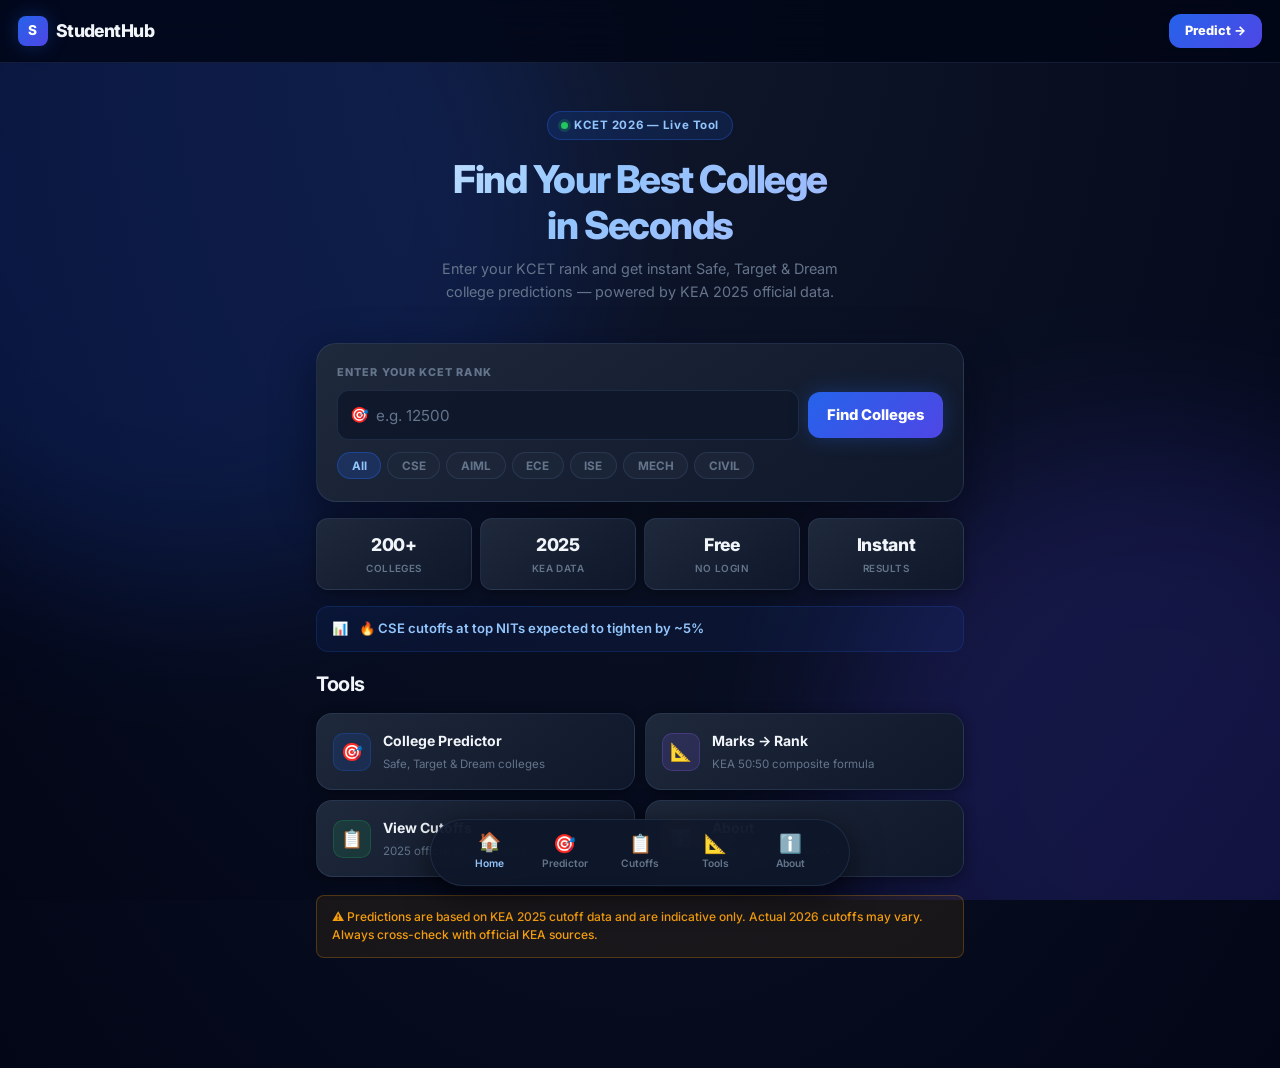
==== commit 9a006195: "fix: autonomous bug fix and improvement pass" ====
--- a/index.html
+++ b/index.html
@@ -244,6 +244,10 @@
     <a href="marks-to-rank.html" class="nav-item">
       <span class="nav-icon">📐</span>Tools
     </a>
+
+    <a href="about.html" class="nav-item">
+      <span class="nav-icon">ℹ️</span>About
+    </a>
   </nav>
 </div>
 
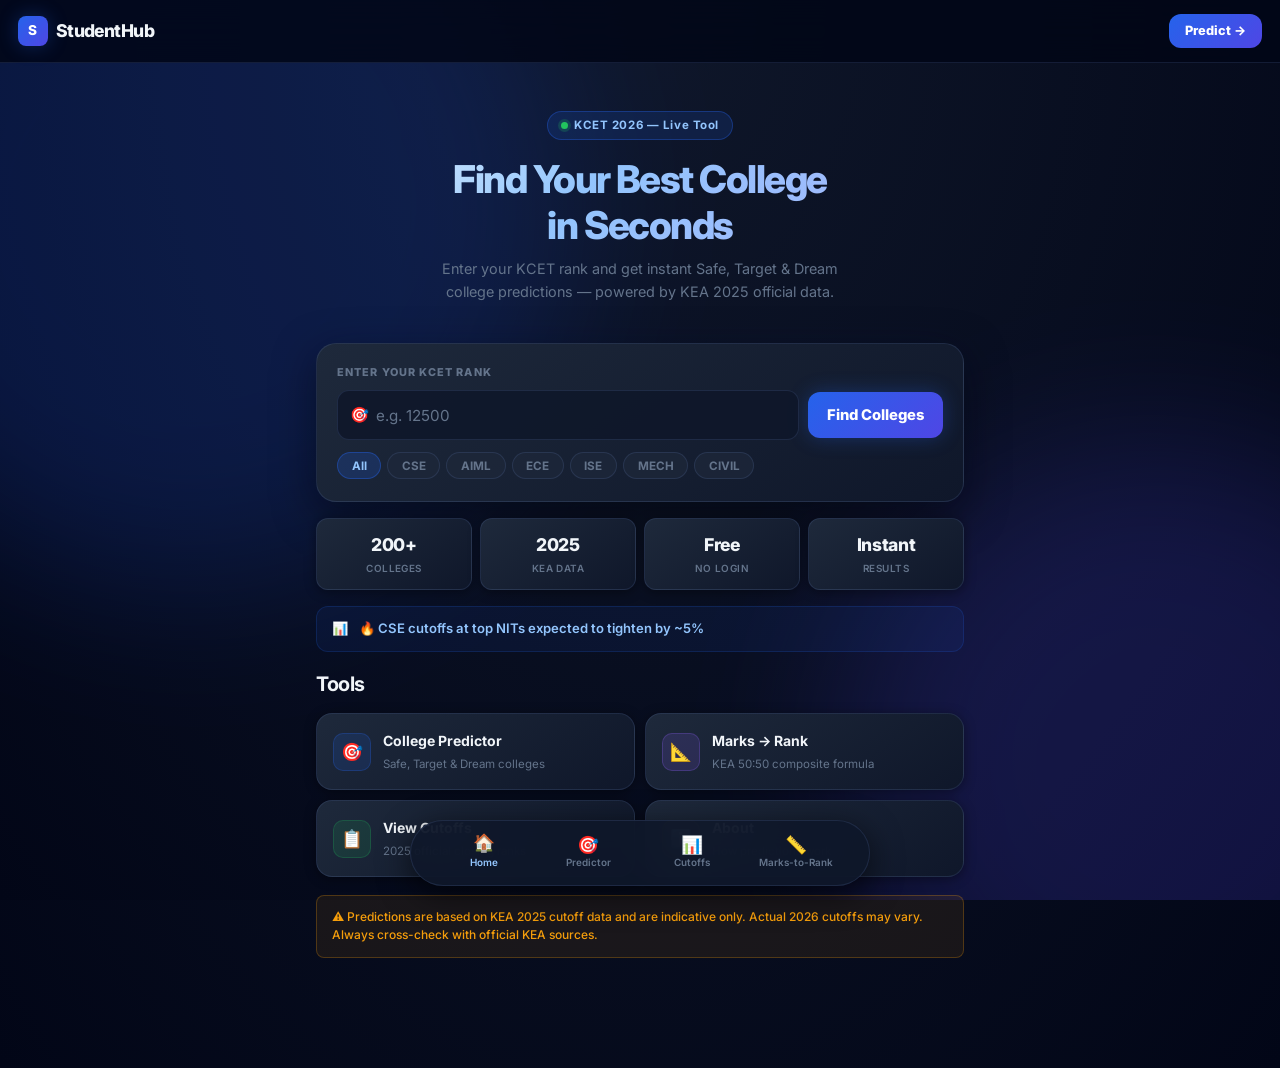
==== commit 4e4bc8ca: "fix: mobile emoji encoding, nav items, cutoffs data, homepage button" ====
--- a/index.html
+++ b/index.html
@@ -1,7 +1,7 @@
 <!DOCTYPE html>
 <html lang="en">
 <head>
-  <meta charset="UTF-8">
+    <meta charset="UTF-8">
   <meta name="viewport" content="width=device-width, initial-scale=1.0">
   <title>KCET College Predictor 2026 | StudentHub</title>
   <meta name="description" content="Free KCET 2026 college predictor using KEA 2025 data. Get Safe, Target and Dream predictions for CSE, AIML, ECE. No login. Instant results.">
@@ -232,22 +232,10 @@
 <!-- Bottom Nav -->
 <div class="bottom-nav-container">
   <nav class="bottom-nav">
-    <a href="index.html" class="nav-item active">
-      <span class="nav-icon">🏠</span>Home
-    </a>
-    <a href="predictor.html" class="nav-item">
-      <span class="nav-icon">🎯</span>Predictor
-    </a>
-    <a href="cutoffs.html" class="nav-item">
-      <span class="nav-icon">📋</span>Cutoffs
-    </a>
-    <a href="marks-to-rank.html" class="nav-item">
-      <span class="nav-icon">📐</span>Tools
-    </a>
-
-    <a href="about.html" class="nav-item">
-      <span class="nav-icon">ℹ️</span>About
-    </a>
+    <a href="index.html" class="nav-item active"><span class="nav-icon">🏠</span>Home</a>
+    <a href="predictor.html" class="nav-item"><span class="nav-icon">🎯</span>Predictor</a>
+    <a href="cutoffs.html" class="nav-item"><span class="nav-icon">📊</span>Cutoffs</a>
+    <a href="marks-to-rank.html" class="nav-item"><span class="nav-icon">📏</span>Marks-to-Rank</a>
   </nav>
 </div>
 
--- a/style.css
+++ b/style.css
@@ -349,15 +349,15 @@
   backdrop-filter:blur(24px);-webkit-backdrop-filter:blur(24px);
   border:1px solid var(--border);
   border-radius:var(--r-full);
-  padding:.4rem .9rem;
+  padding:.4rem .6rem;
   box-shadow:0 8px 32px rgba(0,0,0,.6);
-  display:flex;align-items:center;gap:.2rem;
-  pointer-events:auto;width:92%;max-width:420px;
+  display:flex;align-items:center;gap:.1rem;
+  pointer-events:auto;width:95%;max-width:460px;
 }
 .nav-item{flex:1;display:flex;flex-direction:column;align-items:center;gap:2px;
-  text-decoration:none;color:var(--text-3);font-size:.64rem;font-weight:600;
-  padding:.4rem .3rem;border-radius:var(--r-md);transition:var(--transition);text-align:center;}
-.nav-icon{font-size:1.15rem;line-height:1;transition:transform .2s var(--ease);}
+  text-decoration:none;color:var(--text-3);font-size:.62rem;font-weight:600;
+  padding:.4rem .2rem;border-radius:var(--r-md);transition:var(--transition);text-align:center;}
+.nav-icon{font-size:1.1rem;line-height:1;transition:transform .2s var(--ease);}
 .nav-item:hover{color:var(--text-2);background:rgba(99,130,190,.1);}
 .nav-item:hover .nav-icon{transform:translateY(-2px);}
 .nav-item.active{color:var(--blue-200);}
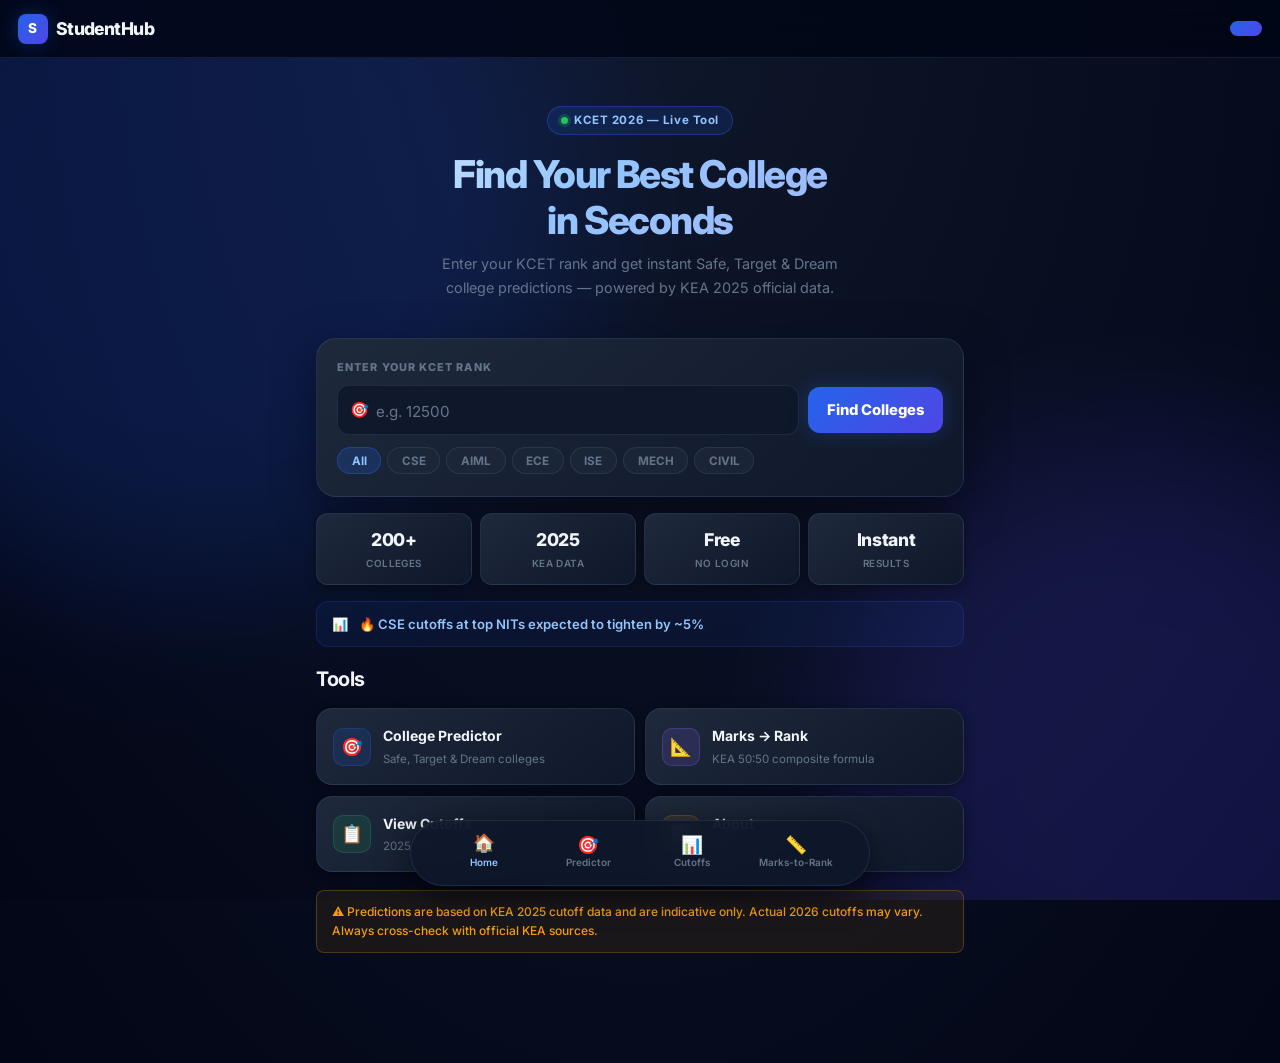
==== commit 79ac6938: "fix: remove Predict button from header" ====
--- a/index.html
+++ b/index.html
@@ -128,7 +128,7 @@
     StudentHub
   </a>
   <a href="predictor.html" class="predict-btn" style="padding:.45rem 1rem;font-size:.8rem;border-radius:var(--r-md);display:inline-block;text-decoration:none;box-shadow:none;">
-    Predict →
+    
   </a>
 </header>
 
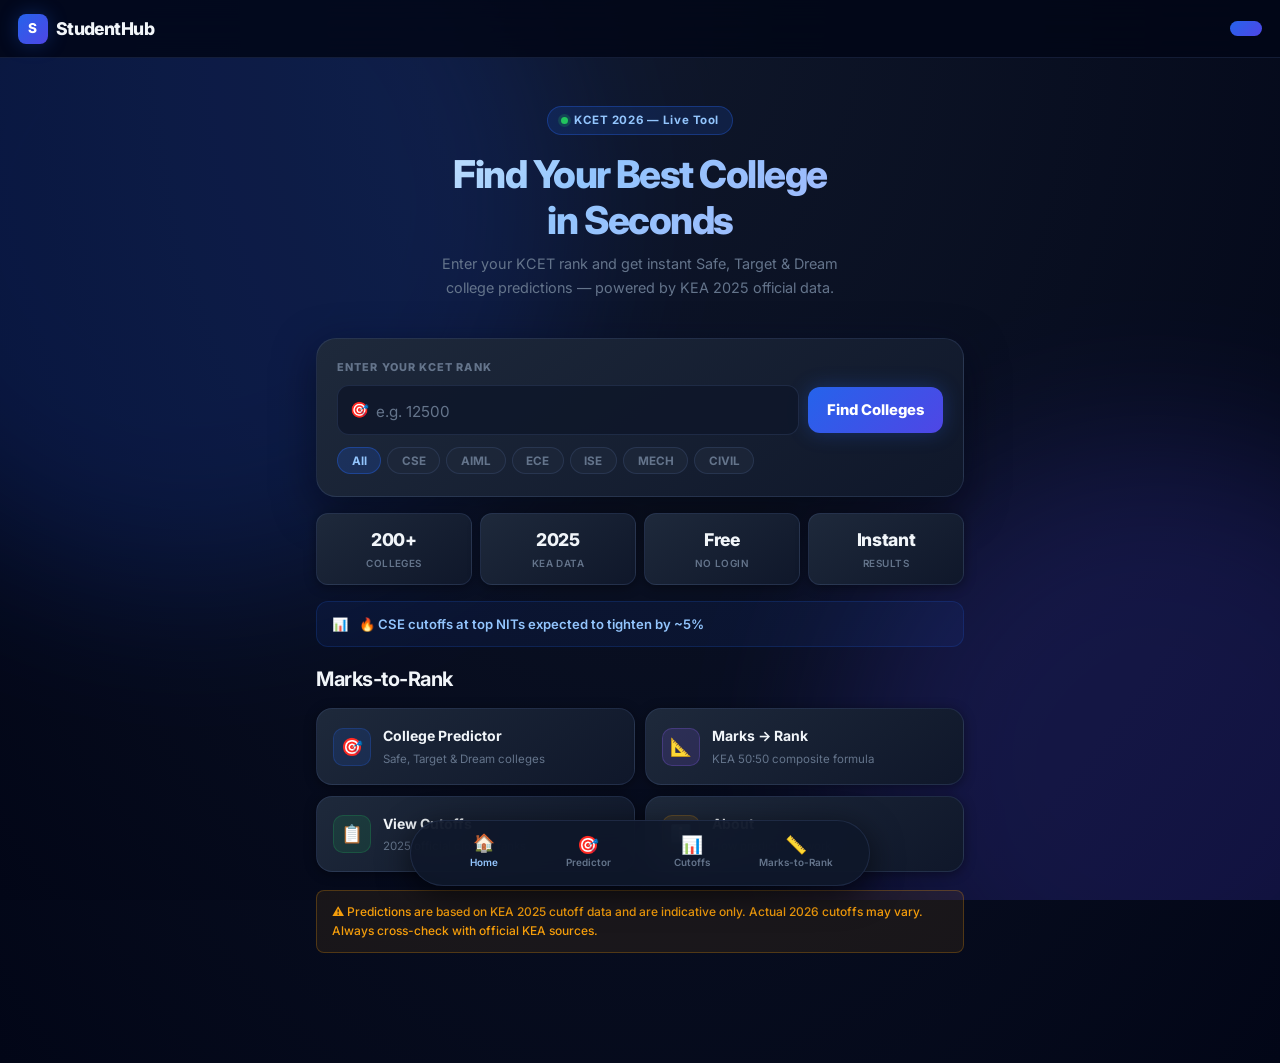
==== commit 50b41ef0: "fix: remove predict button, fix Tools label to Marks-to-Rank" ====
--- a/index.html
+++ b/index.html
@@ -192,7 +192,7 @@
   </div>
 
   <!-- Quick Actions -->
-  <h2>Tools</h2>
+  <h2>Marks-to-Rank</h2>
   <div class="quick-actions">
     <a href="predictor.html" class="qa-card">
       <div class="qa-icon blue">🎯</div>
